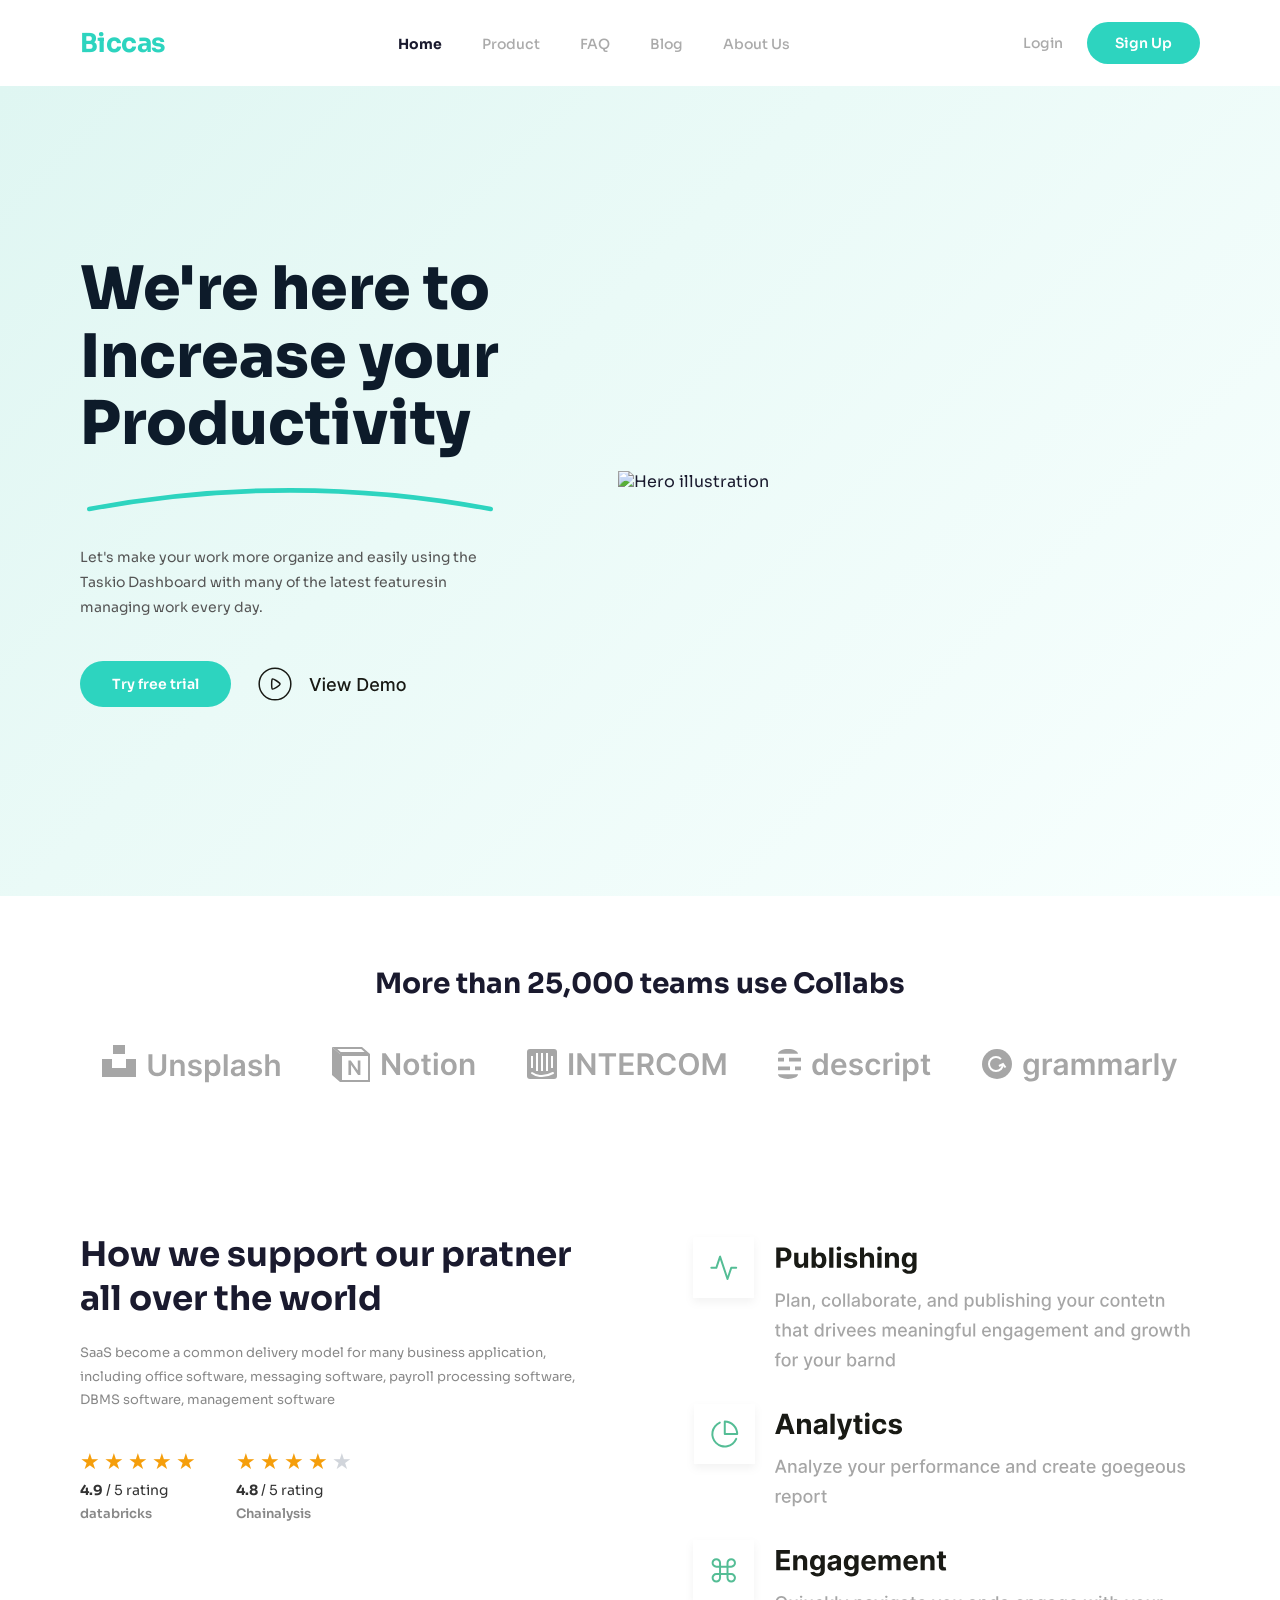
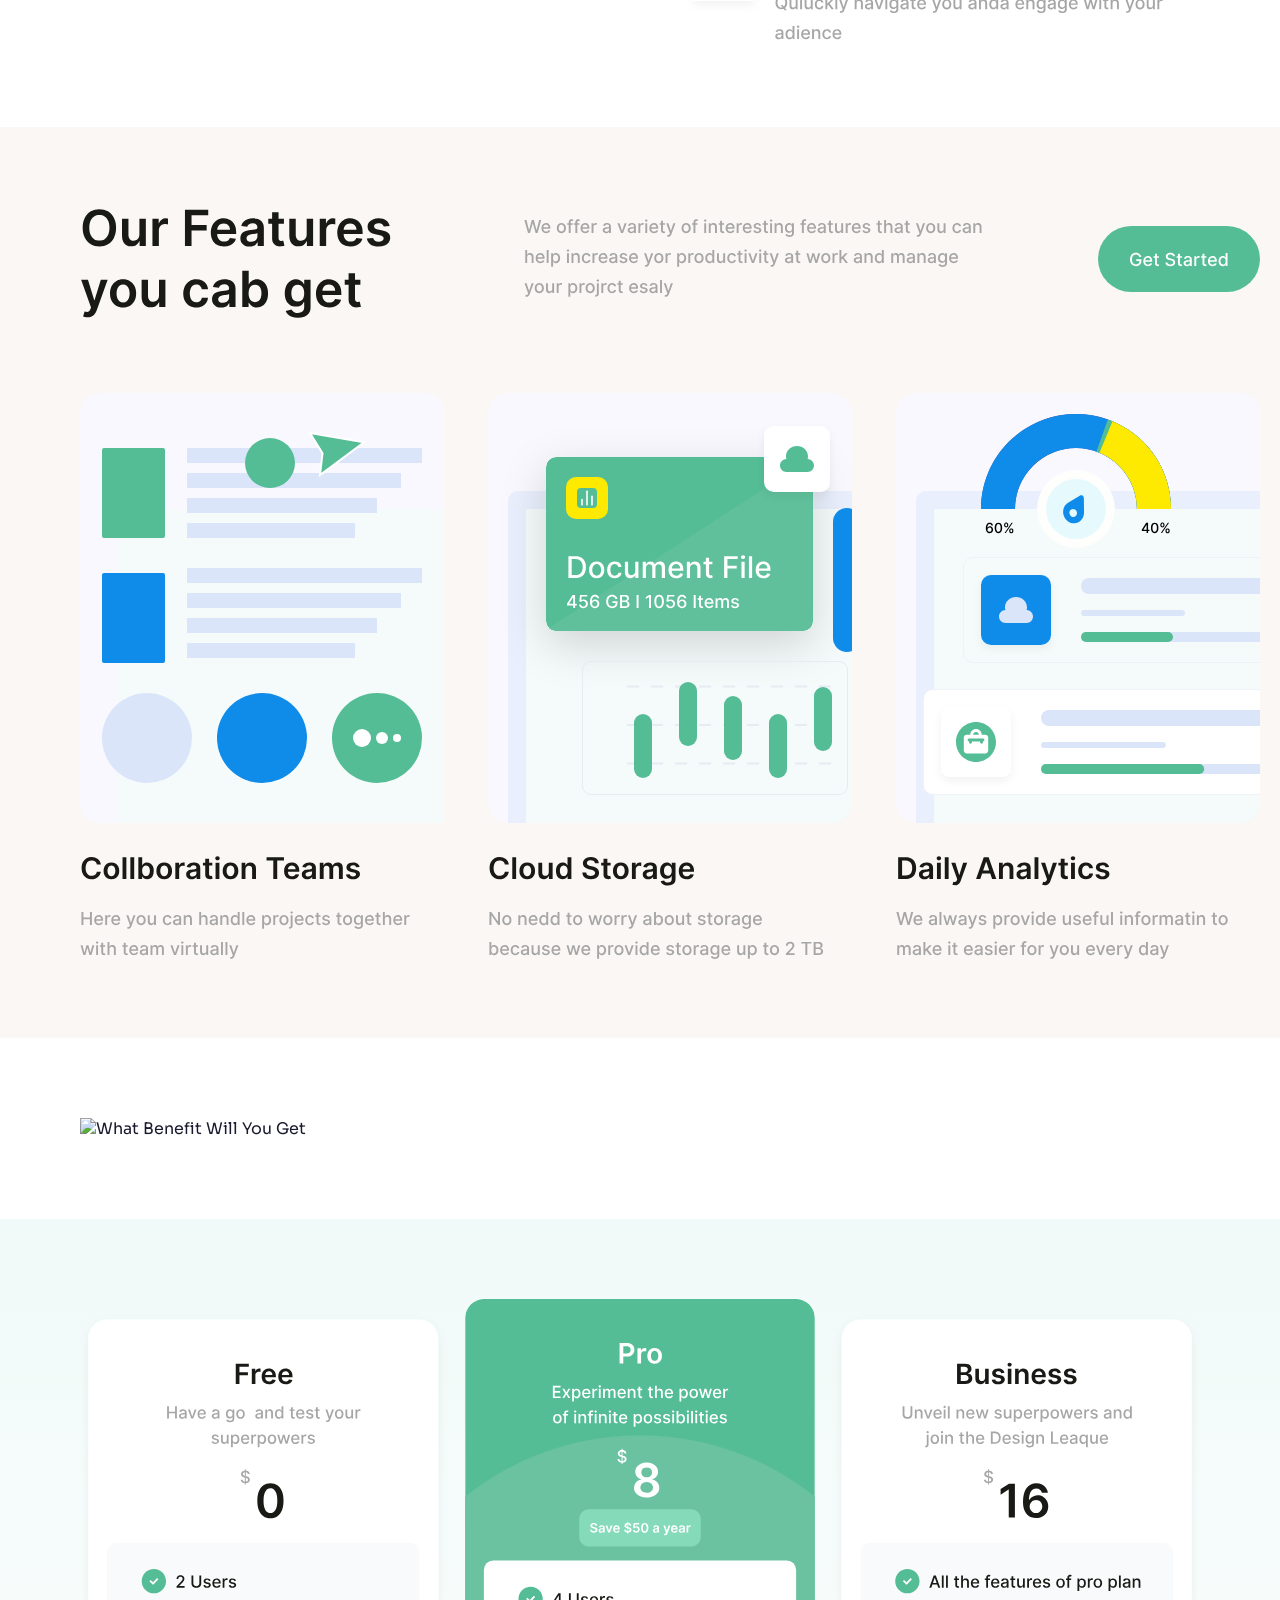
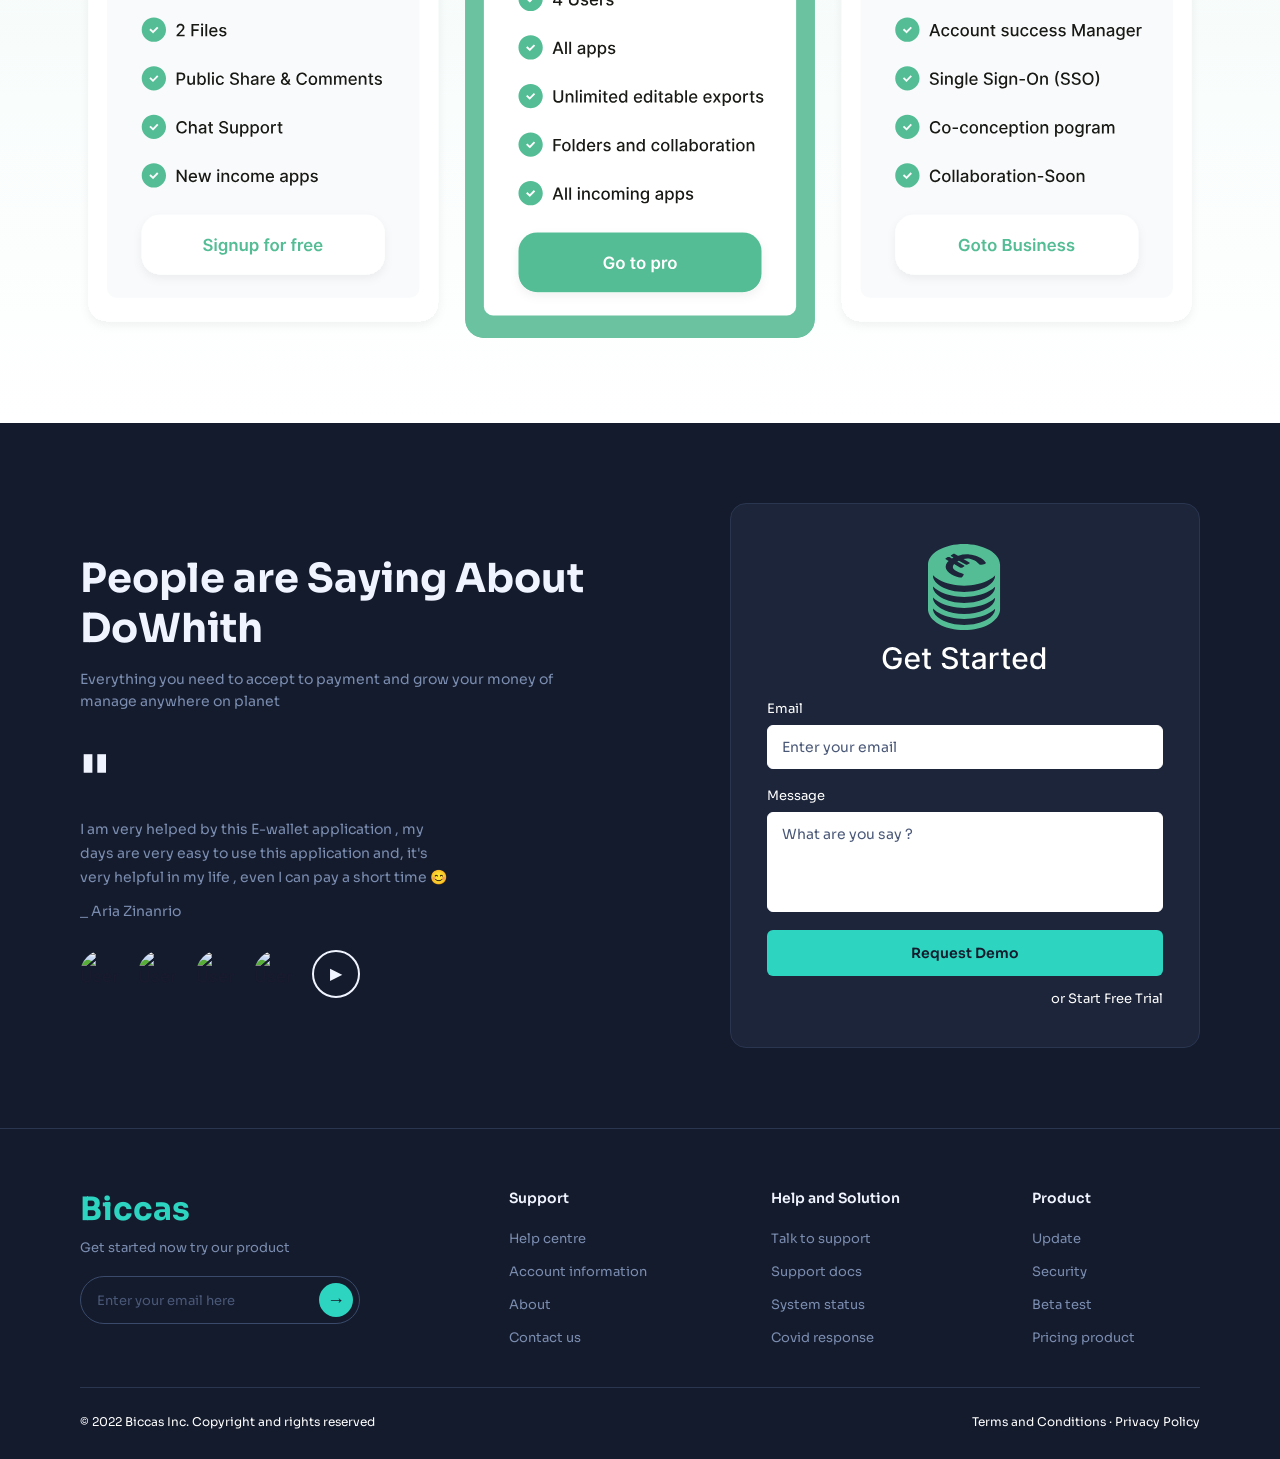
==== src/Assignment1/index.html @ c3745a2b "Save original state before fixes Co-Authored-By: Claude Sonnet 4.6 <noreply@anthropic.com>" ====
<!DOCTYPE html>
<html lang="en">
<head>
    <meta charset="UTF-8">
    <meta name="viewport" content="width=device-width, initial-scale=1.0">
    <title>Biccas</title>
    <link rel="stylesheet" href="style.css">
    <link rel="preconnect" href="https://fonts.googleapis.com">
    <link rel="preconnect" href="https://fonts.gstatic.com" crossorigin>
    <link href="https://fonts.googleapis.com/css2?family=Sora:wght@400;600;700&display=swap" rel="stylesheet">
</head>

<body>

<nav class="navbar">
    <span class="navLogo">Biccas</span>
    <ul class="navLinks">
        <li><a href="#" class="navActive">Home</a></li>
        <li><a href="#">Product</a></li>
        <li><a href="#">FAQ</a></li>
        <li><a href="#">Blog</a></li>
        <li><a href="#">About Us</a></li>
    </ul>
    <div class="navActions">
        <a href="#" class="navLogin">Login</a>
        <button class="navSignUp">Sign Up</button>
    </div>
</nav>

<div class="heroSection">

    <div class="heroLeft">
        <h1>We're here to<br>Increase your<br>Productivity</h1>
        <svg class="heroUnderline" width="420" height="40" viewBox="0 0 450 40" fill="none" xmlns="http://www.w3.org/2000/svg">
            <path d="M10 35 Q225 -5 440 35" stroke="#2dd4bf" stroke-width="5" stroke-linecap="round" fill="none"/>
        </svg>
        <p class="heroDesc">Let's make your work more organize and easily using the Taskio Dashboard with many of the latest featuresin managing work every day.</p>
        <div class="heroButtons">
            <button class="heroTrialBtn">Try free trial</button>
            <button class="heroDemoBtn">
                <img src="viewDemoButton.svg" alt="View Demo">
            </button>
        </div>
    </div>

    <div class="heroRight">
        <img src="heroPicture.svg" alt="Hero illustration" class="heroIllustration">
    </div>
</div>

<div class="brandsSection">

    <h2>More than 25,000 teams use Collabs</h2>

    <div class="brandLogos">
        <img src="Logo.svg" alt="Brand logos" class="brandLogosImg">
    </div>

</div>

<div class="supportSection">

    <div class="supportLeft">
        <h2>How we support our pratner all over the world</h2>
        <p class="supportDesc">SaaS become a common delivery model for many business application, including office software, messaging software, payroll processing software, DBMS software, management software</p>

        <div class="ratingsRow">
            <div class="ratingBlock">
                <div class="stars">
                    <span>&#9733;</span>
                    <span>&#9733;</span>
                    <span>&#9733;</span>
                    <span>&#9733;</span>
                    <span>&#9733;</span>
                </div>
                <p class="ratingScore"><strong>4.9</strong> / 5 rating</p>
                <p class="ratingCompany">databricks</p>
            </div>
            <div class="ratingBlock">
                <div class="stars">
                    <span>&#9733;</span>
                    <span>&#9733;</span>
                    <span>&#9733;</span>
                    <span>&#9733;</span>
                    <span class="starGray">&#9733;</span>
                </div>
                <p class="ratingScore"><strong>4.8</strong> / 5 rating</p>
                <p class="ratingCompany">Chainalysis</p>
            </div>
        </div>
    </div>

    <div class="supportRight">

        <img src="PAE.svg" alt="Publishing, Analytics and Engagement" class="paeImg">

    </div>

</div>

<div class="featuresSection">
    <img src="ccd.svg" alt="Our Features" class="ccdImg">
</div>

<!-- BENEFITS SECTION -->
<div class="benefitsSection">
    <img src="benefit.svg" alt="What Benefit Will You Get" class="benefitImg">
</div>

<!-- PRICING SECTION -->
<div class="pricingSection">
    <img src="PrcingplanPage.svg" alt="Choose Plan That's Right For You" class="pricingPlanImg">
</div>

<!-- LAST PAGE: TESTIMONIAL + FOOTER -->

<!-- lastpage 1 (top-left) + lastpage2 (top-right) -->
<div class="socialSection">

    <div class="leftSide">
        <h2>People are Saying About DoWhith</h2>
        <p class="subText">Everything you need to accept to payment and grow your money of manage anywhere on planet</p>

        <div class="quoteBlock">
            <span class="quoteMark">"</span>
            <p class="quoteText">I am very helped by this E-wallet application , my days are very easy to use this application and, it's very helpful in my life , even I can pay a short time 😊</p>
            <p class="quoteAuthor">_ Aria Zinanrio</p>
        </div>

        <div class="avatarRow">
            <img src="https://i.pravatar.cc/48?img=11" alt="User 1" class="avatar">
            <img src="https://i.pravatar.cc/48?img=22" alt="User 2" class="avatar">
            <img src="https://i.pravatar.cc/48?img=33" alt="User 3" class="avatar">
            <img src="https://i.pravatar.cc/48?img=44" alt="User 4" class="avatar">
            <button class="playBtn">&#9654;</button>
        </div>
    </div>

    <!-- lastpage2 (top-right): Get Started card -->
    <div class="rightSide">
        <div class="getStartedCard">
            <img src="GetStarted.svg" alt="Get Started" class="getStartedSvg">

            <label>Email</label>
            <input type="email" placeholder="Enter your email">

            <label>Message</label>
            <textarea placeholder="What are you say ?"></textarea>

            <button class="demoBtn">Request Demo</button>
            <p class="trialText">or <a href="#">Start Free Trial</a></p>
        </div>
    </div>

</div>

<!-- FOOTER -->
<footer class="footer">

    <!-- lastpage3 (middle-left) + lastpage4 (middle-right) -->
    <div class="footerTop">

        <!-- lastpage3: brand + newsletter -->
        <div class="brandCol">
            <span class="brandName">Biccas</span>
            <p>Get started now try our product</p>
            <div class="newsletterBox">
                <input type="email" placeholder="Enter your email here">
                <button>&#8594;</button>
            </div>
        </div>

        <!-- lastpage4: nav columns -->
        <div class="footerNav">
            <h4>Support</h4>
            <ul>
                <li><a href="#">Help centre</a></li>
                <li><a href="#">Account information</a></li>
                <li><a href="#">About</a></li>
                <li><a href="#">Contact us</a></li>
            </ul>
        </div>

        <div class="footerNav">
            <h4>Help and Solution</h4>
            <ul>
                <li><a href="#">Talk to support</a></li>
                <li><a href="#">Support docs</a></li>
                <li><a href="#">System status</a></li>
                <li><a href="#">Covid response</a></li>
            </ul>
        </div>

        <div class="footerNav">
            <h4>Product</h4>
            <ul>
                <li><a href="#">Update</a></li>
                <li><a href="#">Security</a></li>
                <li><a href="#">Beta test</a></li>
                <li><a href="#">Pricing product</a></li>
            </ul>
        </div>

    </div>

    <!-- lastpage5 (bottom-left) + lastpage6 (bottom-right) -->
    <div class="footerBottom">
        <p>&#169; 2022 Biccas Inc. Copyright and rights reserved</p>
        <div class="legalLinks">
            <a href="#">Terms and Conditions</a>
            <span> &middot; </span>
            <a href="#">Privacy Policy</a>
        </div>
    </div>

</footer>

</body>
</html>
---- src/Assignment1/style.css ----
* {
    margin: 0;
    padding: 0;
    box-sizing: border-box;
}

body {
    font-family: 'Sora', sans-serif;
    background-color: #ffffff;
    color: #1a1a2e;
}

.socialSection {
    display: flex;
    justify-content: space-between;
    align-items: center;
    padding: 80px 80px;
    background-color: #0f1421;
}

.leftSide h2 {
    color: #f0f4ff;
}

.getStartedCard {
    background-color: #1c2539;
    border: 1px solid #2a3550;
}

.getStartedCard h3 {
    color: #f0f4ff;
}

.footer {
    background-color: #0f1421;
    border-top: 1px solid #2a3550;
}

.socialSection {
    display: flex;
    justify-content: space-between;
    align-items: center;
    padding: 80px 80px;
    background-color: #141b2d;
}

.leftSide {
    width: 45%;
}

.leftSide h2 {
    font-size: 40px;
    font-weight: 700;
    line-height: 1.25;
    margin-bottom: 14px;
}

.subText {
    font-size: 14px;
    color: #7b8db0;
    margin-bottom: 36px;
    line-height: 1.6;
}

.quoteBlock {
    margin-bottom: 30px;
}

.quoteMark {
    font-size: 60px;
    font-weight: 700;
    color: #f0f4ff;
    display: block;
    line-height: 1;
    margin-bottom: 10px;
}

.quoteText {
    font-size: 14px;
    color: #7b8db0;
    line-height: 1.7;
    margin-bottom: 12px;
    max-width: 380px;
}

.quoteAuthor {
    font-size: 14px;
    color: #7b8db0;
}

.avatarRow {
    display: flex;
    align-items: center;
    gap: 10px;
    margin-top: 24px;
}

.avatar {
    width: 48px;
    height: 48px;
    border-radius: 50%;
    object-fit: cover;
}

.playBtn {
    width: 48px;
    height: 48px;
    border-radius: 50%;
    border: 2px solid #f0f4ff;
    background: transparent;
    color: #f0f4ff;
    font-size: 16px;
    cursor: pointer;
}

.playBtn:hover {
    background-color: #2dd4bf;
    border-color: #2dd4bf;
    color: #141b2d;
}

.rightSide {
    width: 42%;
}

.getStartedCard {
    background-color: #1c2539;
    border: 1px solid #2a3550;
    border-radius: 16px;
    padding: 40px 36px;
    display: flex;
    flex-direction: column;
}

.getStartedSvg {
    display: block;
    width: 168px;
    height: auto;
    margin: 0 auto 24px auto;
}

.coinIcon {
    font-size: 48px;
    color: #2dd4bf;
    text-align: center;
    margin-bottom: 10px;
}

.getStartedCard h3 {
    font-size: 22px;
    font-weight: 700;
    text-align: center;
    margin-bottom: 24px;
}

.getStartedCard label {
    font-size: 13px;
    color: #ffffff;
    margin-bottom: 8px;
    display: block;
}

.getStartedCard input,
.getStartedCard textarea {
    width: 100%;
    background-color: #ffffff;
    border: 1.5px solid #ffffff;
    border-radius: 6px;
    color: #1a1a2e;
    font-family: 'Sora', sans-serif;
    font-size: 14px;
    padding: 12px 14px;
    margin-bottom: 18px;
    outline: none;
}

.getStartedCard input::placeholder,
.getStartedCard textarea::placeholder {
    color: #4a5878;
}

.getStartedCard input:focus,
.getStartedCard textarea:focus {
    border-color: #2dd4bf;
}

.getStartedCard textarea {
    height: 100px;
    resize: none;
}

.demoBtn {
    width: 100%;
    padding: 14px;
    background-color: #2dd4bf;
    border: none;
    border-radius: 6px;
    color: #141b2d;
    font-family: 'Sora', sans-serif;
    font-size: 14px;
    font-weight: 600;
    cursor: pointer;
    margin-bottom: 14px;
}

.demoBtn:hover {
    background-color: #1faa97;
}

.trialText {
    text-align: right;
    font-size: 13px;
    color: #ffffff;
}

.trialText a {
    color: #ffffff;
    text-decoration: none;
}

.trialText a:hover {
    color: #2dd4bf;
}

.footer {
    background-color: #141b2d;
    border-top: 1px solid #2a3550;
    padding: 60px 80px 30px;
}

.footerTop {
    display: flex;
    justify-content: space-between;
    padding-bottom: 40px;
    border-bottom: 1px solid #2a3550;
}

.brandCol {
    width: 30%;
}

.brandName {
    display: block;
    font-size: 32px;
    font-weight: 700;
    color: #2dd4bf;
    margin-bottom: 10px;
}

.brandCol p {
    font-size: 13px;
    color: #7b8db0;
    margin-bottom: 20px;
}

.newsletterBox {
    display: flex;
    align-items: center;
    border: 1.5px solid #3a4a6b;
    border-radius: 50px;
    padding: 6px 6px 6px 16px;
    width: 280px;
}

.newsletterBox input {
    flex: 1;
    background: transparent;
    border: none;
    outline: none;
    color: #f0f4ff;
    font-family: 'Sora', sans-serif;
    font-size: 13px;
}

.newsletterBox input::placeholder {
    color: #4a5878;
}

.newsletterBox button {
    width: 34px;
    height: 34px;
    border-radius: 50%;
    background-color: #2dd4bf;
    border: none;
    color: #141b2d;
    font-size: 18px;
    font-weight: bold;
    cursor: pointer;
}

.newsletterBox button:hover {
    background-color: #1faa97;
}

.footerNav {
    width: 15%;
}

.footerNav h4 {
    font-size: 14px;
    font-weight: 600;
    color: #f0f4ff;
    margin-bottom: 20px;
}

.footerNav ul {
    list-style: none;
    display: flex;
    flex-direction: column;
    gap: 12px;
}

.footerNav ul li a {
    font-size: 13px;
    color: #7b8db0;
    text-decoration: none;
}

.footerNav ul li a:hover {
    color: #2dd4bf;
}

.footerBottom {
    display: flex;
    justify-content: space-between;
    align-items: center;
    padding-top: 26px;
}

.footerBottom p {
    font-size: 12px;
    color: #ffffff;
}

.legalLinks {
    font-size: 12px;
    color: #ffffff;
}

.legalLinks a {
    color: #ffffff;
    text-decoration: none;
}

.legalLinks a:hover {
    color: #2dd4bf;
}


/* ============================================================
   BENEFITS SECTION
   ============================================================ */

.benefitsSection {
    display: flex;
    justify-content: space-between;
    align-items: center;
    padding: 80px 80px;
    background-color: #ffffff;
}

.benefitImg {
    max-width: 100%;
    height: auto;
}

.benefitsLeft {
    width: 40%;
}

.benefitsLeft h2 {
    font-size: 36px;
    font-weight: 700;
    color: #1a1a2e;
    line-height: 1.3;
    margin-bottom: 36px;
}

.benefitsList {
    list-style: none;
    display: flex;
    flex-direction: column;
    gap: 18px;
}

.benefitsList li {
    display: flex;
    align-items: center;
    gap: 12px;
    font-size: 15px;
    color: #333;
}

.checkIcon {
    display: inline-flex;
    align-items: center;
    justify-content: center;
    width: 24px;
    height: 24px;
    border-radius: 50%;
    background-color: #2dd4bf;
    color: white;
    font-size: 12px;
    flex-shrink: 0;
}

.benefitsRight {
    width: 52%;
    position: relative;
}

.profileCard {
    display: flex;
    align-items: center;
    gap: 12px;
    background: white;
    border-radius: 12px;
    padding: 12px 16px;
    box-shadow: 0 4px 20px rgba(0,0,0,0.1);
    position: absolute;
    top: -20px;
    left: 10px;
    z-index: 10;
    width: 260px;
}

.profileAvatar {
    width: 40px;
    height: 40px;
    border-radius: 50%;
    object-fit: cover;
}

.profileInfo {
    display: flex;
    flex-direction: column;
}

.profileName {
    font-size: 13px;
    font-weight: 600;
    color: #1a1a2e;
}

.profileRole {
    font-size: 11px;
    color: #888;
}

.profileIcon {
    margin-left: auto;
    font-size: 18px;
    color: #2dd4bf;
}

.laptopImage {
    position: relative;
    margin-top: 30px;
}

.laptopImage img {
    width: 100%;
    border-radius: 12px;
    display: block;
}

.incomeCard {
    position: absolute;
    top: 16px;
    right: -10px;
    background: white;
    border-radius: 10px;
    padding: 10px 14px;
    box-shadow: 0 4px 16px rgba(0,0,0,0.12);
    display: flex;
    flex-direction: column;
}

.incomeLabel {
    font-size: 10px;
    color: #888;
}

.incomeAmount {
    font-size: 16px;
    font-weight: 700;
    color: #1a1a2e;
}

.transferBadge {
    display: inline-flex;
    align-items: center;
    gap: 10px;
    background: white;
    border-radius: 10px;
    padding: 12px 20px;
    box-shadow: 0 4px 16px rgba(0,0,0,0.1);
    font-size: 14px;
    color: #1a1a2e;
    font-weight: 500;
    margin-top: 16px;
    width: fit-content;
}

.pricingSection {
    background: linear-gradient(180deg, #f0faf8 0%, #ffffff 100%);
    padding: 80px 80px;
    text-align: center;
}

.pricingPlanImg {
    max-width: 100%;
    height: auto;
}

.pricingSection h2 {
    font-size: 40px;
    font-weight: 700;
    color: #1a1a2e;
    line-height: 1.25;
    margin-bottom: 14px;
}

.pricingSubText {
    font-size: 14px;
    color: #888;
    margin-bottom: 32px;
}

.billingToggle {
    display: inline-flex;
    border: 1.5px solid #2dd4bf;
    border-radius: 8px;
    overflow: hidden;
    margin-bottom: 50px;
}

.toggleBtn {
    padding: 10px 28px;
    border: none;
    background: transparent;
    font-family: 'Sora', sans-serif;
    font-size: 14px;

    color: #555;
    cursor: pointer;
}

.toggleBtn.active {
    background-color: #2dd4bf;
    color: white;
    font-weight: 600;
}

.pricingCards {
    display: flex;
    justify-content: center;
    align-items: stretch;
    gap: 24px;
}

.pricingCard {
    background: white;
    border-radius: 16px;
    padding: 36px 28px;
    width: 260px;
    text-align: left;
    box-shadow: 0 4px 24px rgba(0,0,0,0.07);
    border: 1px solid #54bd95;
    display: flex;
    flex-direction: column;
}

.proCard {
    background: linear-gradient(160deg, #54bd95 0%, #54bd95 100%);
    border: none;
    color: white;
    transform: scale(1.04);
}

.pricingCard h3 {
    font-size: 20px;
    font-weight: 700;
    color: #54bd95;
    margin-bottom: 8px;
}

.proCard h3 {
    color: white;
}

.planDesc {
    font-size: 12px;
    color: #54bd95;
    margin-bottom: 20px;
    line-height: 1.5;
    text-align: center;
}

.proCard .planDesc {
    color: rgba(255,255,255,0.8);
}

.planPrice {
    display: flex;
    align-items: flex-start;
    margin-bottom: 16px;
}

.planPrice sup {
    font-size: 14px;
    color: #54bd95;
    margin-top: 8px;
    margin-right: 2px;
}

.proCard .planPrice sup {
    color: white;
}

.planPrice span {
    font-size: 64px;
    font-weight: 700;
    color: #54bd95;
    line-height: 1;
}

.proCard .planPrice span {
    color: white;
}

.saveBadge {
    background: rgba(255,255,255,0.25);
    color: white;
    font-size: 11px;
    font-weight: 600;
    padding: 5px 14px;
    border-radius: 20px;
    display: inline-block;
    margin-bottom: 20px;
}

.planFeatures {
    list-style: none;
    display: flex;
    flex-direction: column;
    gap: 13px;
    margin-bottom: 30px;
    flex: 1;
}

.planFeatures li {
    display: flex;
    align-items: center;
    gap: 10px;
    font-size: 13px;
    color: #333;
}

.proCard .planFeatures li {
    color: white;
}

.checkIconWhite {
    display: inline-flex;
    align-items: center;
    justify-content: center;
    width: 22px;
    height: 22px;
    border-radius: 50%;
    background-color: rgba(255,255,255,0.3);
    color: white;
    font-size: 11px;
    flex-shrink: 0;
}

.planBtn {
    width: 100%;
    padding: 13px;
    border-radius: 8px;
    font-family: 'Sora', sans-serif;
    font-size: 14px;
    font-weight: 600;
    cursor: pointer;
    margin-top: auto;
}

.outlineBtn {
    background: transparent;
    border: 1.5px solid #2dd4bf;
    color: #2dd4bf;
}

.outlineBtn:hover {
    background-color: #2dd4bf;
    color: white;
}

.solidBtn {
    background-color: #1a4a44;
    border: none;
    color: white;
}

.solidBtn:hover {
    background-color: #0d3530;
}

.featuresSection {
    background-color: #faf7f4;
    padding: 70px 80px;
}

.featuresHeader {
    display: flex;
    align-items: center;
    justify-content: space-between;
    margin-bottom: 50px;
    gap: 30px;
}

.featuresHeader h2 {
    font-size: 36px;
    font-weight: 700;
    color: #1a1a2e;
    line-height: 1.3;
    width: 260px;
    flex-shrink: 0;
}

.featuresDesc {
    font-size: 14px;
    color: #888;
    line-height: 1.7;
    flex: 1;
}

.featuresBtn {
    background-color: #2dd4bf;
    color: white;
    border: none;
    border-radius: 50px;
    padding: 14px 30px;
    font-family: 'Sora', sans-serif;
    font-size: 14px;
    font-weight: 600;
    cursor: pointer;
    flex-shrink: 0;
}

.featuresBtn:hover {
    background-color: #1faa97;
}

.featureCards {
    display: flex;
    gap: 24px;
}

.featureCard {
    flex: 1;
    background: white;
    border-radius: 16px;
    padding: 24px;
    box-shadow: 0 2px 16px rgba(0,0,0,0.05);
}

.featureCard h4 {
    font-size: 18px;
    font-weight: 700;
    color: #1a1a2e;
    margin-bottom: 8px;
}

.featureCard p {
    font-size: 13px;
    color: #888;
    line-height: 1.6;
}

.featureIllustration {
    background: #f0f4ff;
    border-radius: 12px;
    height: 220px;
    margin-bottom: 20px;
    overflow: hidden;
    position: relative;
    padding: 20px;
}

.collab {
    display: flex;
    flex-direction: column;
    gap: 16px;
    justify-content: center;
}

.collabRow {
    display: flex;
    align-items: center;
    gap: 10px;
}

.collabRow.bottom {
    margin-top: 6px;
}

.cBlock {
    border-radius: 4px;
    flex-shrink: 0;
}

.cBlock.green {
    width: 22px;
    background-color: #2dd4bf;
}

.cBlock.green.tall {
    height: 52px;
}

.cBlock.blue {
    width: 22px;
    height: 40px;
    background-color: #3b82f6;
}

.cLines {
    display: flex;
    flex-direction: column;
    gap: 6px;
    flex: 1;
}

.cLine {
    height: 8px;
    background-color: #d1d9f0;
    border-radius: 4px;
    width: 100%;
}

.cLine.short {
    width: 60%;
}

.cCircle {
    width: 36px;
    height: 36px;
    border-radius: 50%;
    flex-shrink: 0;
    display: flex;
    align-items: center;
    justify-content: center;
}

.cCircle.teal {
    background-color: #2dd4bf;
}

.cCircle.light {
    background-color: #d1d9f0;
    width: 42px;
    height: 42px;
}

.cCircle.blue {
    background-color: #3b82f6;
}

.cCircle.big {
    width: 52px;
    height: 52px;
}

.cCircle.dots {
    background-color: #2dd4bf;
    color: white;
    font-size: 18px;
    font-weight: bold;
    width: 52px;
    height: 52px;
}

.cArrow {
    color: #2dd4bf;
    font-size: 18px;
    flex-shrink: 0;
}

.storage {
    background: #eef5ff;
    display: flex;
    flex-direction: column;
    justify-content: space-between;
    padding: 16px;
}

.docCard {
    background: linear-gradient(135deg, #3ddbc9, #2aab9a);
    border-radius: 12px;
    padding: 16px 18px;
    color: white;
    position: relative;
}

.docCardHeader {
    display: flex;
    justify-content: space-between;
    align-items: center;
    margin-bottom: 14px;
}

.docAppIcon {
    width: 34px;
    height: 34px;
    background: #f59e0b;
    border-radius: 8px;
    display: flex;
    align-items: center;
    justify-content: center;
    font-size: 16px;
    color: white;
}

.docCloudIcon {
    font-size: 22px;
    color: rgba(255,255,255,0.8);
}

.docTitle {
    font-size: 16px;
    font-weight: 700;
    color: white;
    margin-bottom: 4px;
}

.docSize {
    font-size: 12px;
    color: rgba(255,255,255,0.8);
}

.storageBarChart {
    display: flex;
    align-items: flex-end;
    gap: 8px;
    padding: 8px 4px 0;
}

.sBar {
    flex: 1;
    background-color: #2dd4bf;
    border-radius: 4px 4px 0 0;
    opacity: 0.7;
}


.analytics {
    background: #f0f4ff;
    display: flex;
    flex-direction: column;
    gap: 12px;
    justify-content: center;
}

.gaugeWrapper {
    display: flex;
    flex-direction: column;
    align-items: center;
}

.gaugeChart {
    width: 100px;
    height: 50px;
    border-radius: 100px 100px 0 0;
    background: conic-gradient(#3b82f6 0% 60%, #f59e0b 60% 100%);
    position: relative;
    overflow: hidden;
    margin-bottom: 6px;
}

.gaugeInner {
    position: absolute;
    bottom: 0;
    left: 50%;
    transform: translateX(-50%);
    width: 60px;
    height: 30px;
    background: #f0f4ff;
    border-radius: 100px 100px 0 0;
}

.gaugeDrop {
    position: absolute;
    bottom: 4px;
    left: 50%;
    transform: translateX(-50%);
    font-size: 14px;
}

.gaugeLabels {
    display: flex;
    justify-content: space-between;
    width: 110px;
    font-size: 11px;
    color: #555;
    font-weight: 600;
}

.analyticsProfile,
.analyticsRow {
    display: flex;
    align-items: center;
    gap: 10px;
    background: white;
    border-radius: 10px;
    padding: 8px 12px;
}

.apAvatar {
    width: 32px;
    height: 32px;
    background-color: #3b82f6;
    border-radius: 8px;
    display: flex;
    align-items: center;
    justify-content: center;
    font-size: 16px;
    flex-shrink: 0;
}

.arIcon {
    width: 32px;
    height: 32px;
    background-color: #e8f4f1;
    border-radius: 8px;
    display: flex;
    align-items: center;
    justify-content: center;
    font-size: 16px;
    flex-shrink: 0;
}

.apLines {
    display: flex;
    flex-direction: column;
    gap: 5px;
    flex: 1;
}

.apLine {
    height: 7px;
    background-color: #d1d9f0;
    border-radius: 4px;
    width: 100%;
}

.apLine.short {
    width: 55%;
}

.apLine.green {
    background-color: #2dd4bf;
}


.brandsSection {
    background-color: #ffffff;
    padding: 70px 80px;
    text-align: center;
}

.brandsSection h2 {
    font-size: 28px;
    font-weight: 700;
    color: #1a1a2e;
    margin-bottom: 44px;
}

.brandLogos {
    display: flex;
    justify-content: center;
    align-items: center;
    gap: 60px;
    flex-wrap: wrap;
}

.brandLogosImg {
    max-width: 100%;
    height: auto;
}

.brandIcon {
    font-size: 20px;
    color: #aab0c0;
}

.supportSection {
    display: flex;
    justify-content: space-between;
    align-items: flex-start;
    padding: 80px 80px;
    background-color: #ffffff;
    gap: 60px;
}

.supportLeft {
    width: 46%;
}

.supportLeft h2 {
    font-size: 34px;
    font-weight: 700;
    color: #1a1a2e;
    line-height: 1.3;
    margin-bottom: 20px;
}

.supportDesc {
    font-size: 13px;
    color: #888;
    line-height: 1.8;
    margin-bottom: 36px;
}

.ratingsRow {
    display: flex;
    gap: 40px;
}

.ratingBlock {
    display: flex;
    flex-direction: column;
    gap: 6px;
}

.stars {
    display: flex;
    gap: 4px;
    font-size: 22px;
    color: #f59e0b;
}

.starGray {
    color: #d1d5db;
}

.ratingScore {
    font-size: 14px;
    color: #333;
}

.ratingScore strong {
    font-weight: 700;
}

.ratingCompany {
    font-size: 13px;
    color: #888;
    font-weight: 600;
}

.supportRight {
    width: 46%;
    display: flex;
    flex-direction: column;
    gap: 0;
}

.paeImg {
    max-width: 100%;
    height: auto;
}

.supportDivider {
    height: 1px;
    background-color: #f0f0f0;
    width: 100%;
}

.supportIconBox {
    width: 44px;
    height: 44px;
    background-color: #f0faf8;
    border-radius: 10px;
    display: flex;
    align-items: center;
    justify-content: center;
    font-size: 20px;
    color: #2dd4bf;
    flex-shrink: 0;
}

.supportItemText h4 {
    font-size: 16px;
    font-weight: 700;
    color: #1a1a2e;
    margin-bottom: 6px;
}

.supportItemText p {
    font-size: 13px;
    color: #888;
    line-height: 1.6;
}

.navbar {
    display: flex;
    align-items: center;
    justify-content: space-between;
    padding: 22px 80px;
    background-color: #ffffff;
}

.navLogo {
    font-size: 26px;
    font-weight: 700;
    color: #2dd4bf;
    letter-spacing: -0.02em;
}

.navLinks {
    display: flex;
    list-style: none;
    gap: 40px;
}

.navLinks li a {
    font-size: 14px;
    color: #aaa;
    text-decoration: none;
    font-weight: 500;
    transition: color 0.2s;
}

.navLinks li a:hover {
    color: #1a1a2e;
}

.navActive {
    color: #1a1a2e !important;
    font-weight: 700 !important;
}

.navActions {
    display: flex;
    align-items: center;
    gap: 24px;
}

.navLogin {
    font-size: 14px;
    color: #aaa;
    text-decoration: none;
    font-weight: 500;
}

.navLogin:hover {
    color: #1a1a2e;
}

.navSignUp {
    background-color: #2dd4bf;
    color: white;
    border: none;
    border-radius: 50px;
    padding: 12px 28px;
    font-family: 'Sora', sans-serif;
    font-size: 14px;
    font-weight: 600;
    cursor: pointer;
}

.navSignUp:hover {
    background-color: #1faa97;
}

.heroSection {
    display: flex;
    justify-content: space-between;
    align-items: center;
    padding: 60px 80px 80px;
    background: linear-gradient(135deg, #dff6f2 0%, #eafaf7 40%, #f8fffe 100%);
    min-height: 90vh;
    overflow: hidden;
}

.heroLeft {
    width: 42%;
}

.heroLeft h1 {
    font-size: 60px;
    font-weight: 800;
    color: #0d1b2a;
    line-height: 1.12;
    margin-bottom: 18px;
}

.heroUnderline {
    display: block;
    margin-bottom: 30px;
}

.heroDesc {
    font-size: 14px;
    color: #555;
    line-height: 1.8;
    max-width: 400px;
    margin-bottom: 40px;
}

.heroButtons {
    display: flex;
    align-items: center;
    gap: 24px;
}

.heroTrialBtn {
    background-color: #2dd4bf;
    color: white;
    border: none;
    border-radius: 50px;
    padding: 14px 32px;
    font-family: 'Sora', sans-serif;
    font-size: 14px;
    font-weight: 600;
    cursor: pointer;
}

.heroTrialBtn:hover {
    background-color: #1faa97;
}

.heroDemoBtn {
    display: flex;
    align-items: center;
    gap: 12px;
    background: transparent;
    border: none;
    font-family: 'Sora', sans-serif;
    font-size: 14px;
    font-weight: 600;
    color: #1a1a2e;
    cursor: pointer;
    padding: 0;
}

.heroDemoBtn img {
    display: block;
    height: 40px;
    width: auto;
}

.demoPlayIcon {
    display: flex;
    align-items: center;
    justify-content: center;
    width: 40px;
    height: 40px;
    border-radius: 50%;
    border: 2px solid #1a1a2e;
    font-size: 12px;
    padding-left: 2px;
}

.heroRight {
    width: 52%;
    display: flex;
    align-items: center;
    justify-content: flex-end;
}

.heroIllustration {
    width: 100%;
    max-width: 690px;
    height: auto;
    display: block;
}

.heroBgBox {
    position: absolute;
    top: 40px;
    right: 0;
    width: 420px;
    height: 500px;
    background-color: #2dd4bf;
    border-radius: 24px;
    z-index: 1;
}

.heroPersonImg {
    position: absolute;
    bottom: 0;
    right: 40px;
    width: 380px;
    height: 520px;
    object-fit: cover;
    object-position: center top;
    border-radius: 12px;
    z-index: 2;
}

.floatCard {
    position: absolute;
    background: white;
    border-radius: 16px;
    box-shadow: 0 8px 30px rgba(0,0,0,0.10);
    z-index: 10;
}

.sendCard {
    top: 20px;
    left: 0;
    padding: 16px 20px;
    width: 260px;
}

.sendCardTop {
    margin-bottom: 10px;
}

.sendLabel {
    font-size: 11px;
    color: #999;
    font-weight: 500;
}

.sendCardBottom {
    display: flex;
    align-items: center;
    justify-content: space-between;
}

.sendAmount {
    font-size: 22px;
    font-weight: 700;
    color: #0d1b2a;
}

.sendBtn {
    background-color: #2dd4bf;
    color: white;
    border: none;
    border-radius: 10px;
    padding: 9px 20px;
    font-family: 'Sora', sans-serif;
    font-size: 13px;
    font-weight: 600;
    cursor: pointer;
}

.floatCheck {
    position: absolute;
    top: 48%;
    left: 30px;
    width: 46px;
    height: 46px;
    background-color: #3b5bdb;
    border-radius: 12px;
    display: flex;
    align-items: center;
    justify-content: center;
    color: white;
    font-size: 22px;
    font-weight: 700;
    z-index: 10;
    box-shadow: 0 4px 16px rgba(59,91,219,0.3);
}

.incomeCard2 {
    bottom: 30px;
    left: 10px;
    padding: 16px 20px;
    width: 210px;
}

.incomeLabel2 {
    font-size: 11px;
    color: #999;
    font-weight: 500;
    display: block;
    margin-bottom: 8px;
}

.incomeRow {
    display: flex;
    align-items: center;
    justify-content: space-between;
}

.incomeAmt {
    font-size: 22px;
    font-weight: 700;
    color: #0d1b2a;
}

.incomeBarIcon {
    color: #2dd4bf;
    font-size: 16px;
    letter-spacing: 2px;
}

.floatCreditCard {
    position: absolute;
    bottom: 20px;
    right: -10px;
    width: 180px;
    background: #1e2d45;
    border-radius: 16px;
    padding: 18px 20px;
    z-index: 11;
    box-shadow: 0 12px 36px rgba(0,0,0,0.25);
}

.creditTop {
    margin-bottom: 20px;
}

.creditCircles {
    display: flex;
}

.cc1 {
    width: 30px;
    height: 30px;
    border-radius: 50%;
    background-color: #999;
    margin-right: -10px;
    z-index: 1;
}

.cc2 {
    width: 30px;
    height: 30px;
    border-radius: 50%;
    background-color: #555;
}

.creditName {
    font-size: 11px;
    color: rgba(255,255,255,0.5);
    margin-bottom: 5px;
}

.creditNum {
    font-size: 13px;
    color: white;
    font-weight: 600;
    letter-spacing: 2px;
    margin-bottom: 6px;
}

.creditExpiry {
    font-size: 11px;
    color: rgba(255,255,255,0.5);
    text-align: right;
}

.floatYellowIcon {
    position: absolute;
    top: 30px;
    right: -16px;
    width: 46px;
    height: 46px;
    background-color: #f59e0b;
    border-radius: 12px;
    display: flex;
    align-items: center;
    justify-content: center;
    font-size: 20px;
    color: white;
    z-index: 10;
    box-shadow: 0 4px 16px rgba(245,158,11,0.3);
}

.floatOrangeIcon {
    position: absolute;
    bottom: 140px;
    right: -16px;
    width: 42px;
    height: 42px;
    background-color: #fb923c;
    border-radius: 12px;
    display: flex;
    align-items: center;
    justify-content: center;
    font-size: 18px;
    color: white;
    z-index: 10;
    box-shadow: 0 4px 16px rgba(251,146,60,0.3);
}
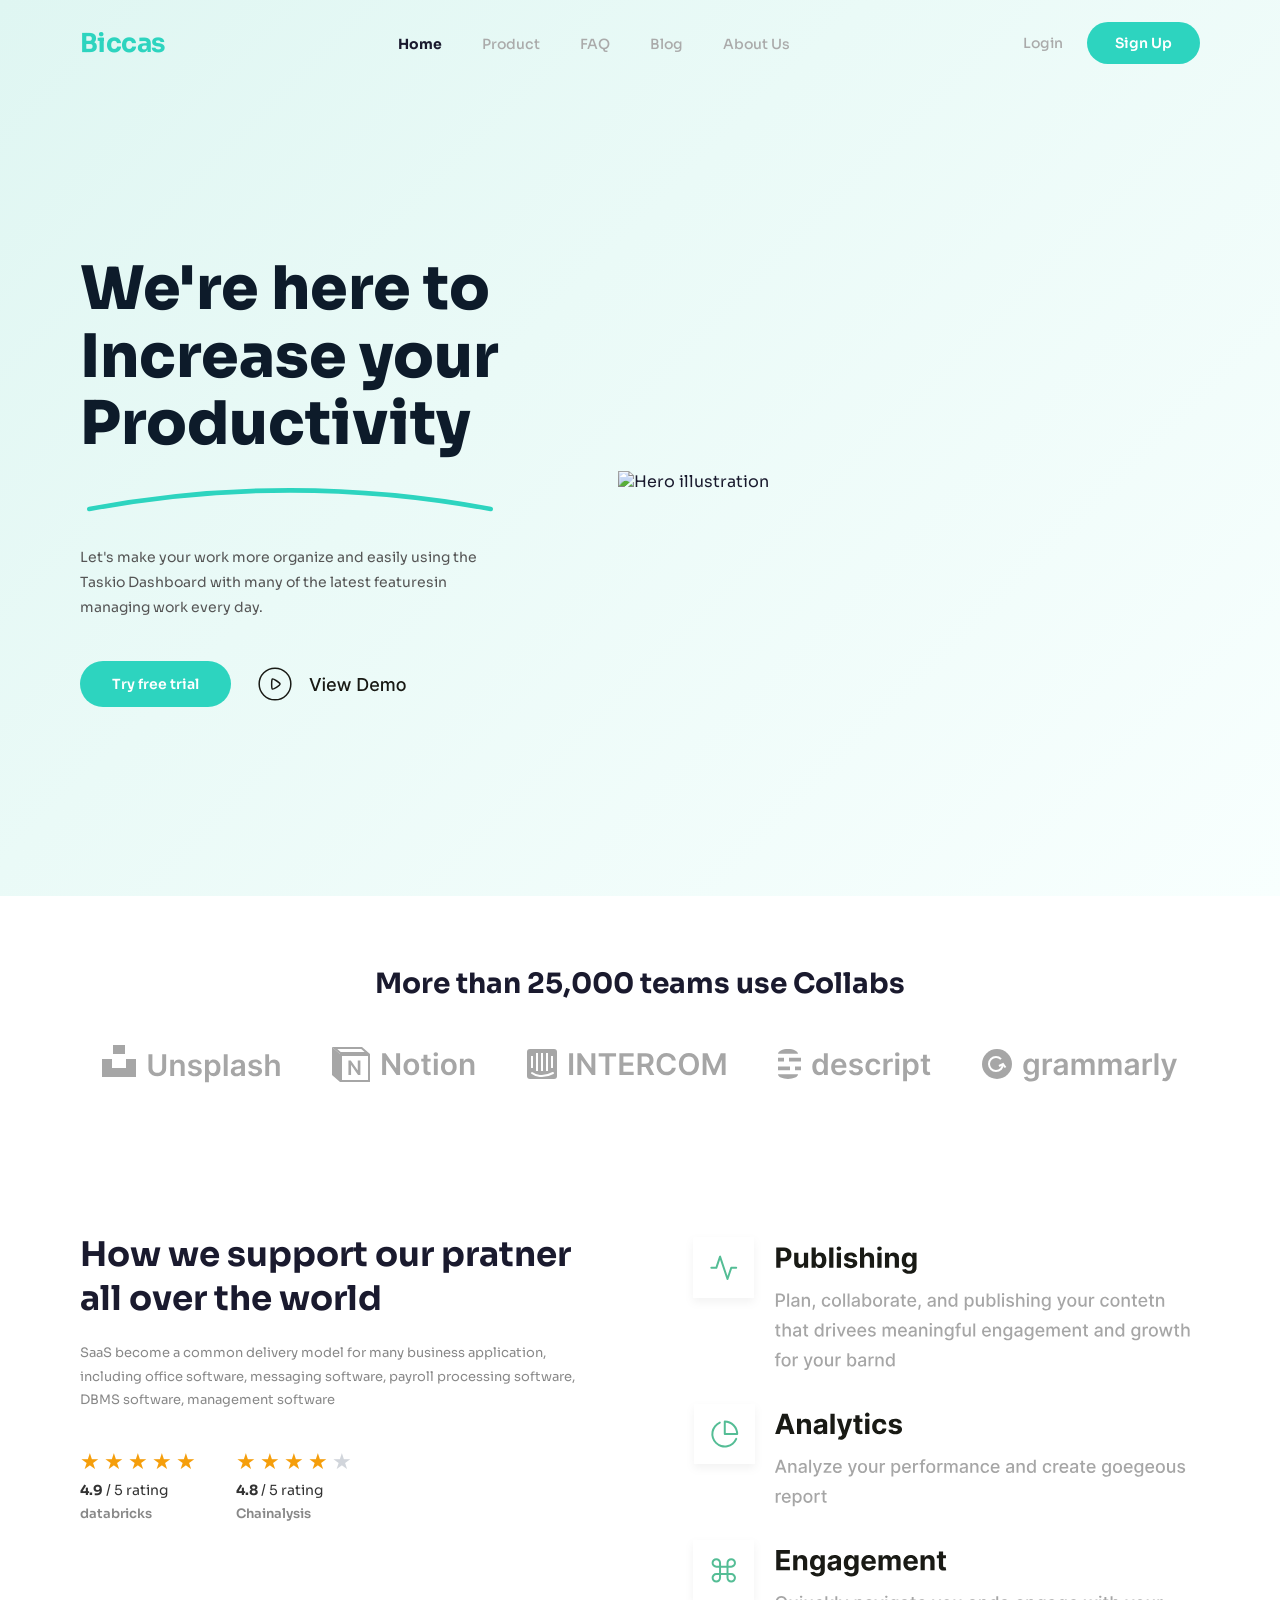
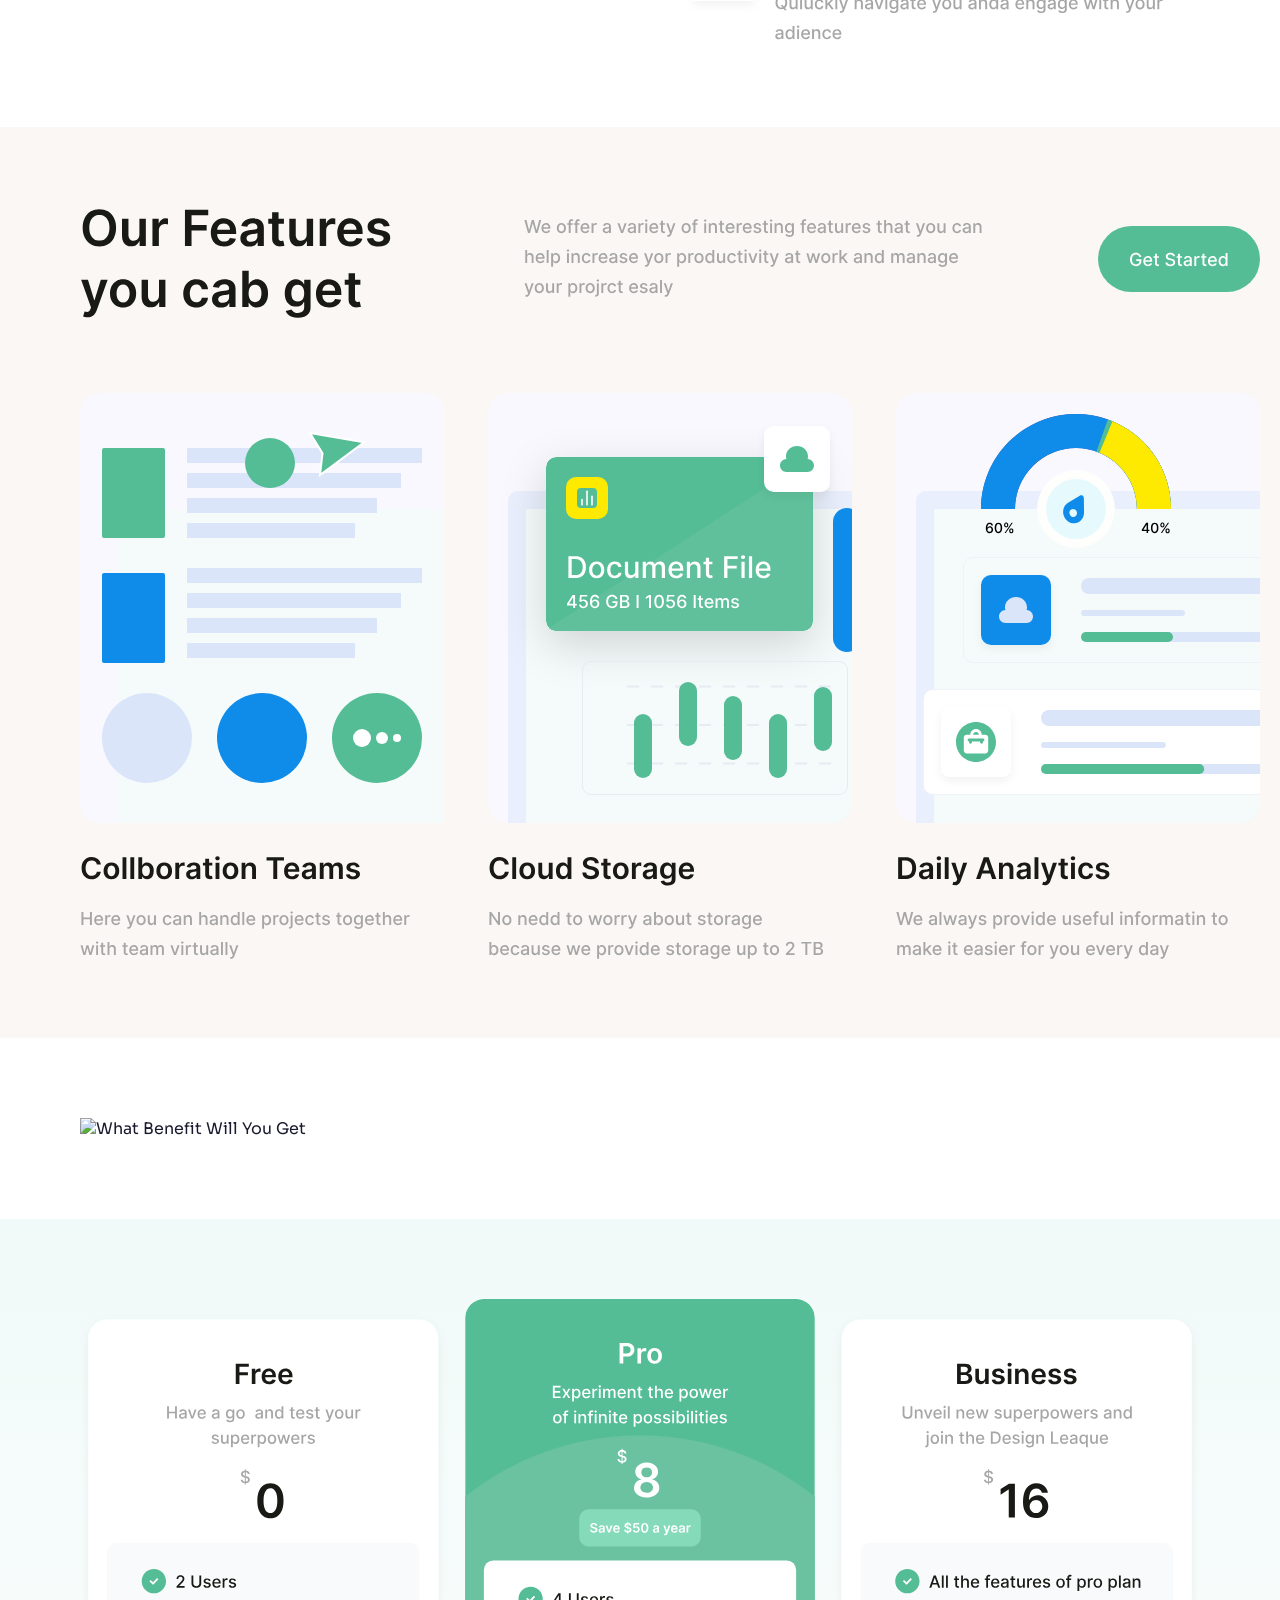
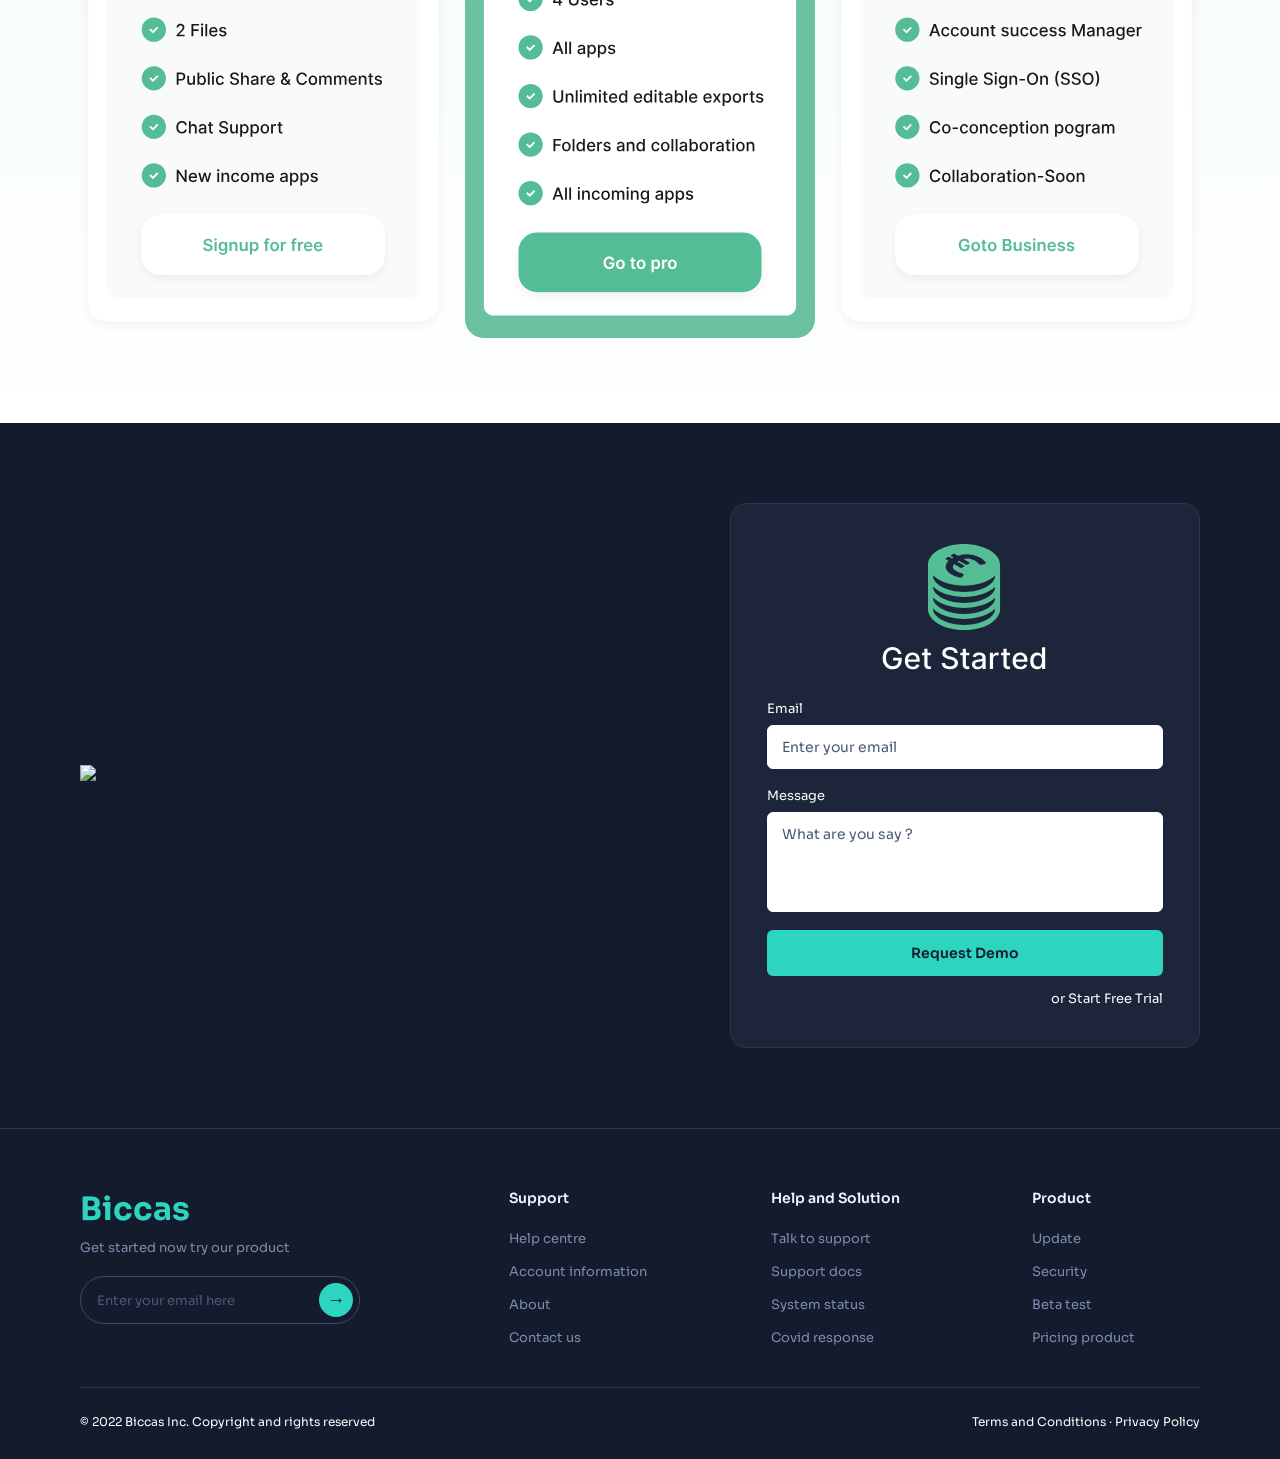
==== commit 403a8156: "Figma Design" ====
--- a/src/Assignment1/index.html
+++ b/src/Assignment1/index.html
@@ -12,6 +12,7 @@
 
 <body>
 
+<div class="heroWrapper">
 <nav class="navbar">
     <span class="navLogo">Biccas</span>
     <ul class="navLinks">
@@ -47,6 +48,7 @@
         <img src="heroPicture.svg" alt="Hero illustration" class="heroIllustration">
     </div>
 </div>
+</div>
 
 <div class="brandsSection">
 
@@ -118,22 +120,7 @@
 <div class="socialSection">
 
     <div class="leftSide">
-        <h2>People are Saying About DoWhith</h2>
-        <p class="subText">Everything you need to accept to payment and grow your money of manage anywhere on planet</p>
-
-        <div class="quoteBlock">
-            <span class="quoteMark">"</span>
-            <p class="quoteText">I am very helped by this E-wallet application , my days are very easy to use this application and, it's very helpful in my life , even I can pay a short time 😊</p>
-            <p class="quoteAuthor">_ Aria Zinanrio</p>
-        </div>
-
-        <div class="avatarRow">
-            <img src="https://i.pravatar.cc/48?img=11" alt="User 1" class="avatar">
-            <img src="https://i.pravatar.cc/48?img=22" alt="User 2" class="avatar">
-            <img src="https://i.pravatar.cc/48?img=33" alt="User 3" class="avatar">
-            <img src="https://i.pravatar.cc/48?img=44" alt="User 4" class="avatar">
-            <button class="playBtn">&#9654;</button>
-        </div>
+        <img src="lastpage2.svg" alt="People are Saying" class="lastpage2Img">
     </div>
 
     <!-- lastpage2 (top-right): Get Started card -->
--- a/src/Assignment1/style.css
+++ b/src/Assignment1/style.css
@@ -46,6 +46,14 @@
 
 .leftSide {
     width: 45%;
+}
+
+.lastpage2Img {
+    width: 100%;
+    max-width: 420px;
+    height: auto;
+    display: block;
+    object-fit: contain;
 }
 
 .leftSide h2 {
@@ -1203,12 +1211,16 @@
     line-height: 1.6;
 }
 
+.heroWrapper {
+    background: linear-gradient(135deg, #dff6f2 0%, #eafaf7 40%, #f8fffe 100%);
+}
+
 .navbar {
     display: flex;
     align-items: center;
     justify-content: space-between;
     padding: 22px 80px;
-    background-color: #ffffff;
+    background: transparent;
 }
 
 .navLogo {
@@ -1279,7 +1291,7 @@
     justify-content: space-between;
     align-items: center;
     padding: 60px 80px 80px;
-    background: linear-gradient(135deg, #dff6f2 0%, #eafaf7 40%, #f8fffe 100%);
+    background: none;
     min-height: 90vh;
     overflow: hidden;
 }
@@ -1587,5 +1599,5 @@
     font-size: 18px;
     color: white;
     z-index: 10;
-    box-shadow: 0 4px 16px rgba(251,146,60,0.3);
+    box-shadow: 0 4px 16px rgba(251, 146, 60, 0.3);
 }
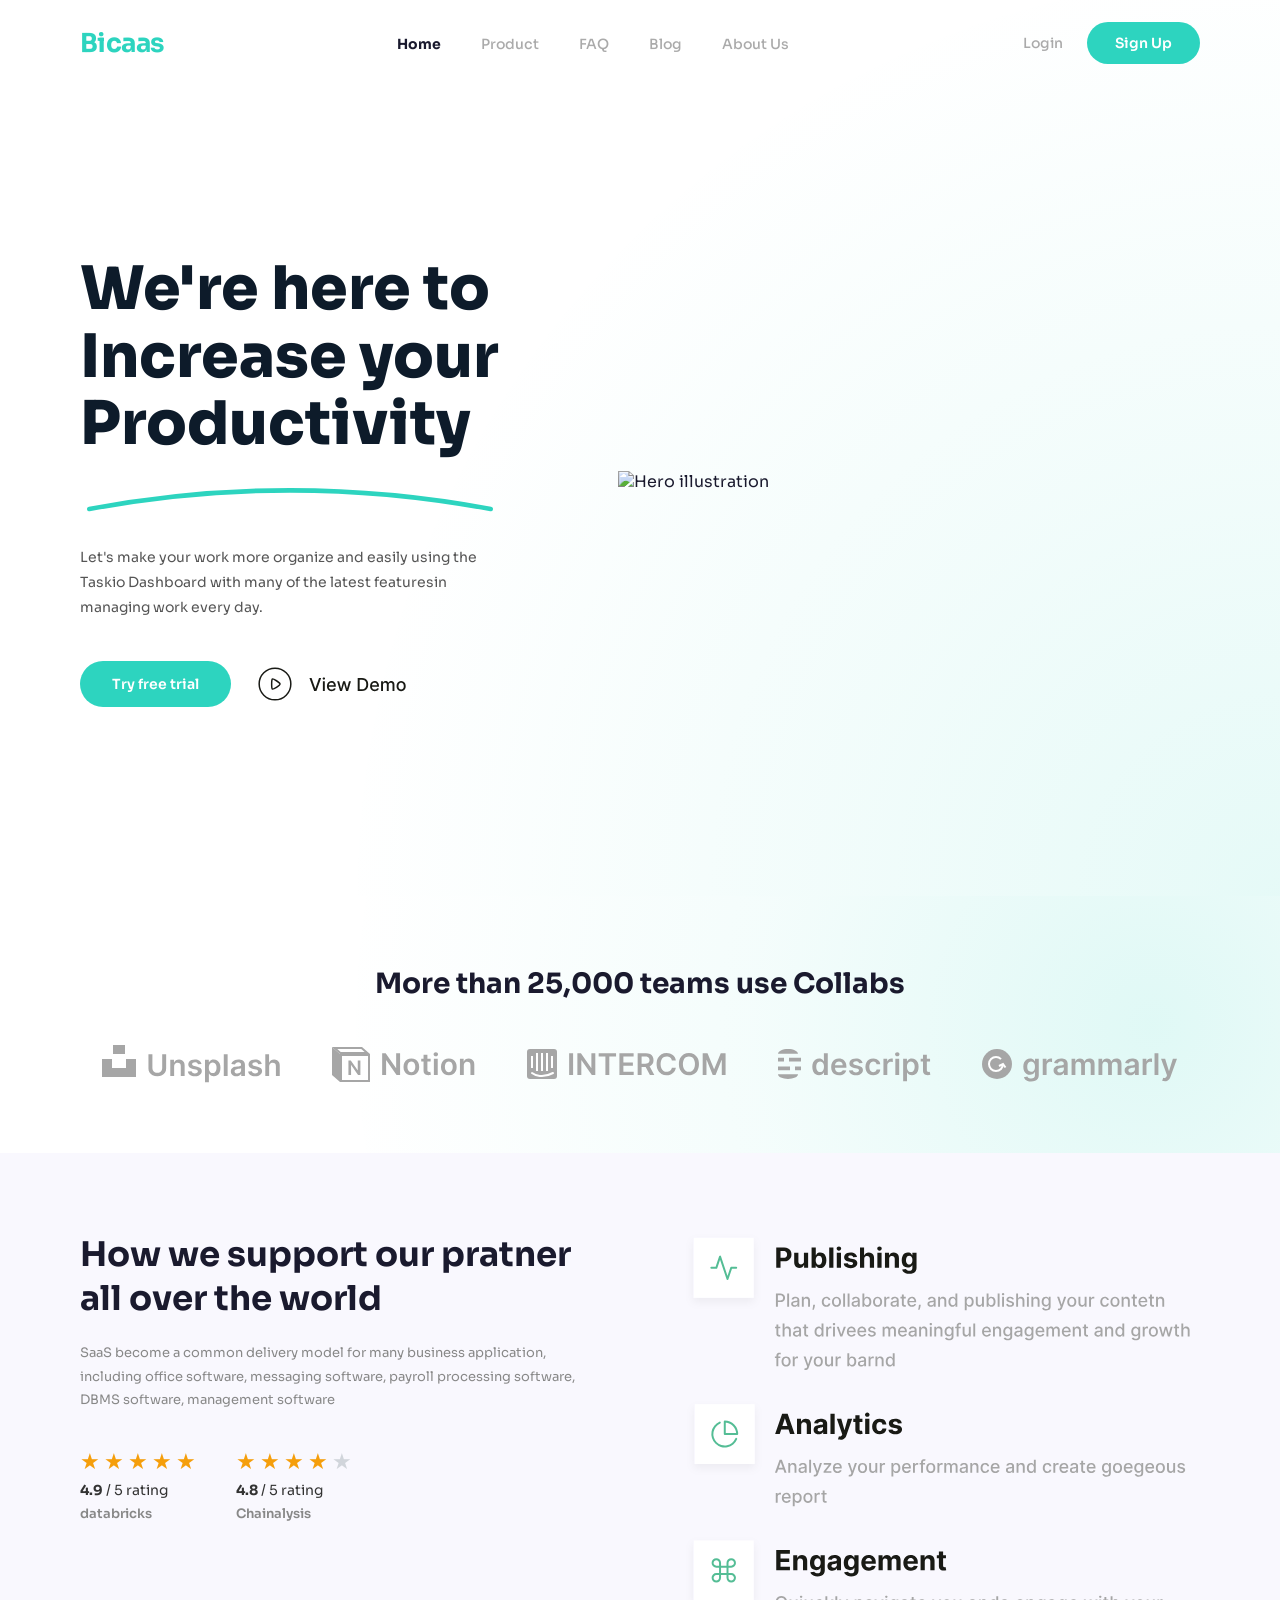
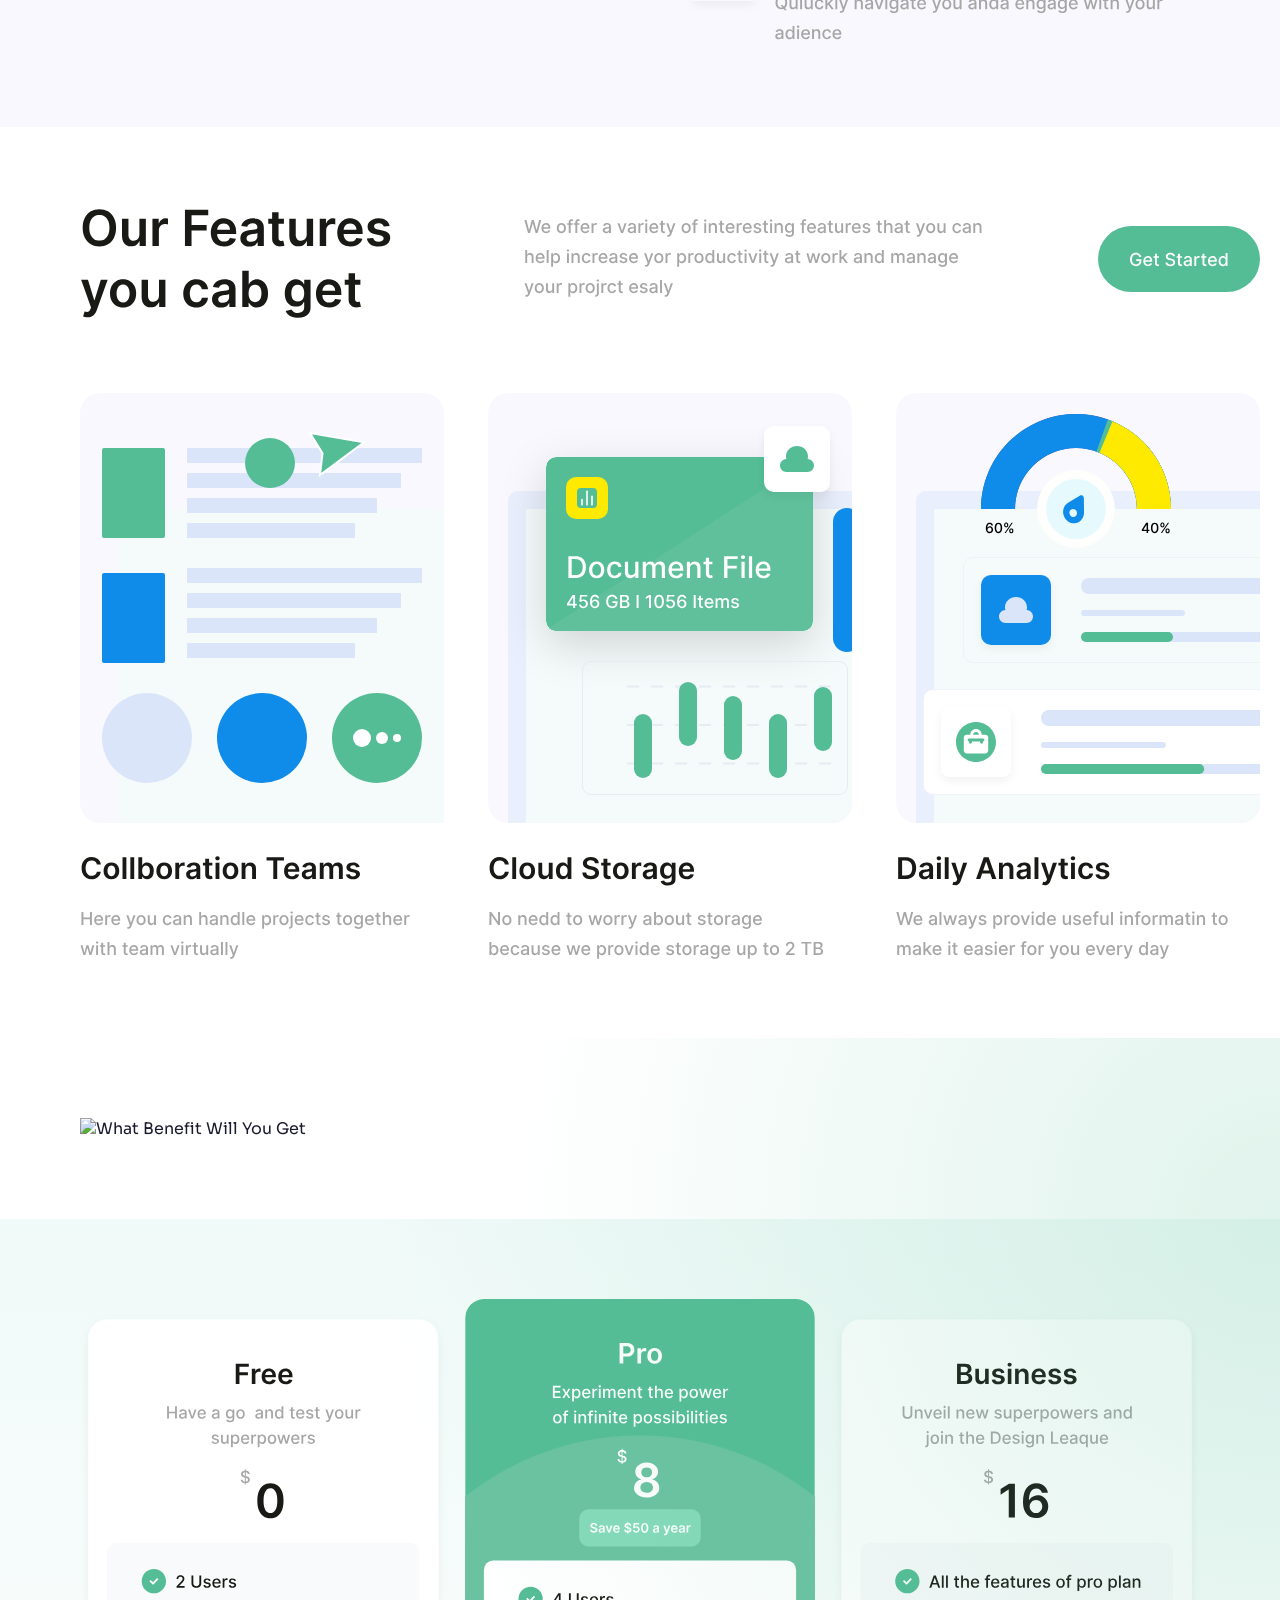
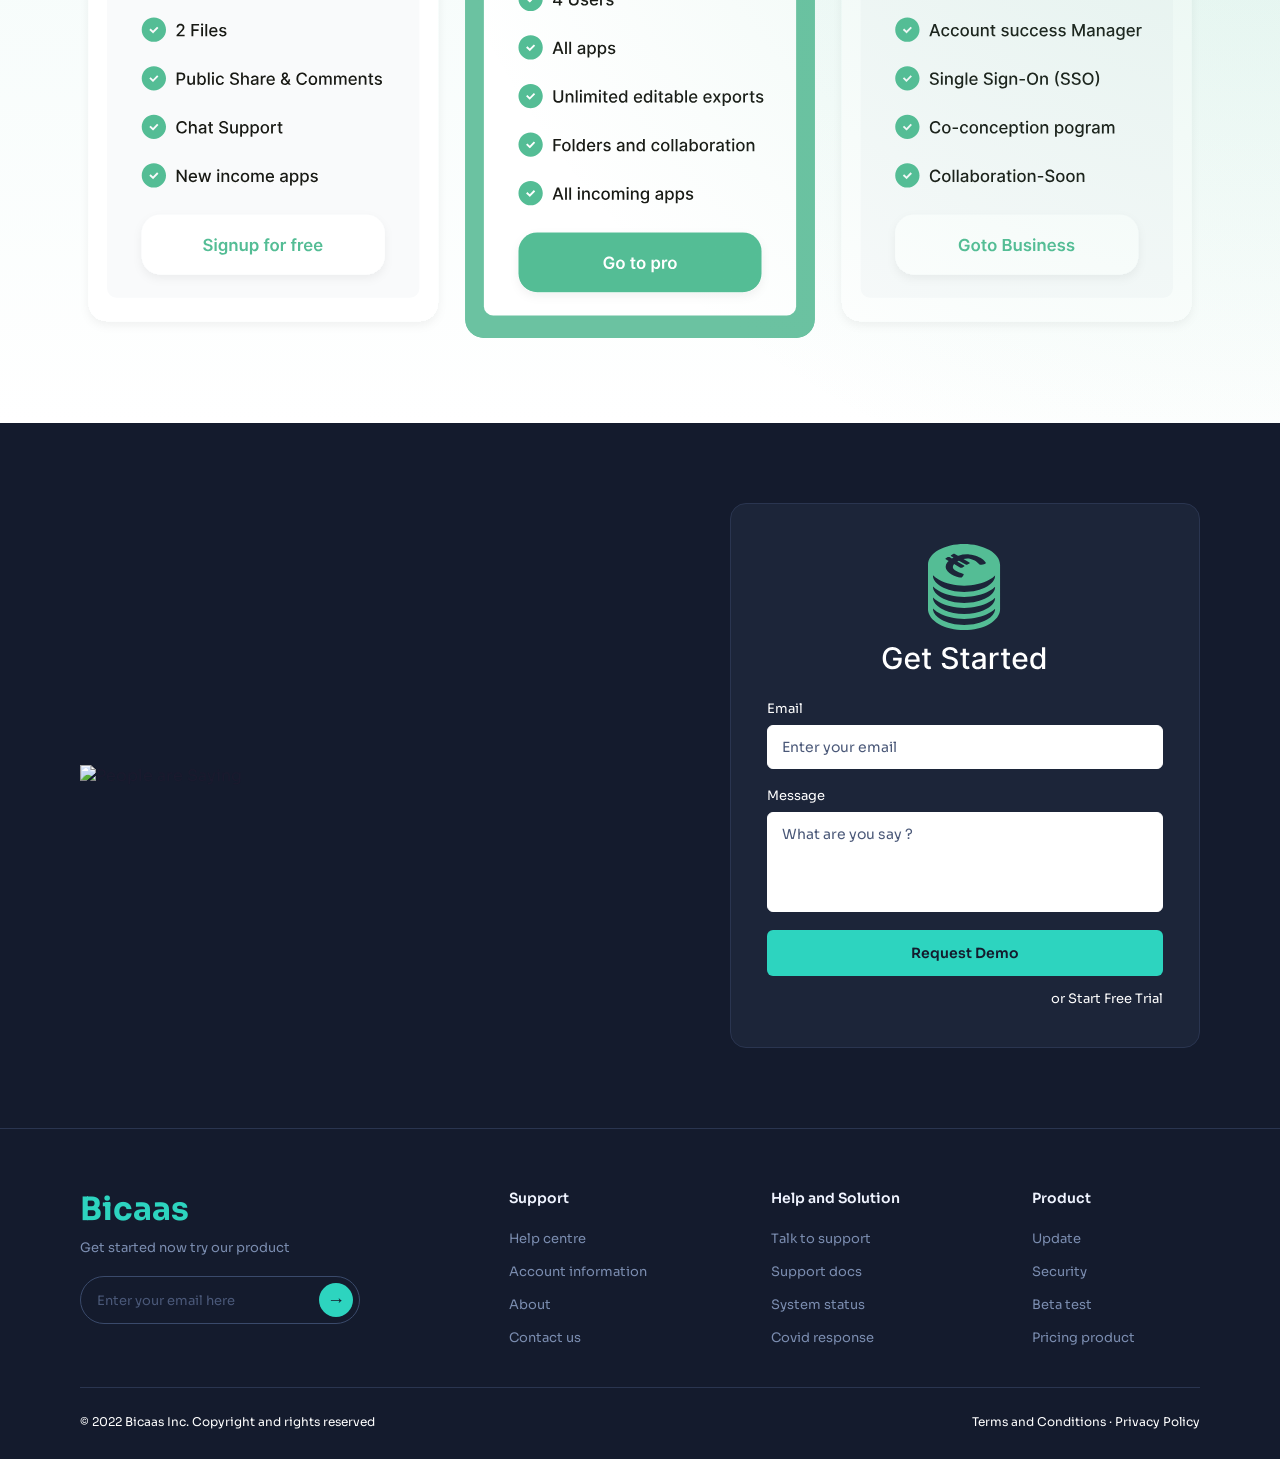
==== commit 06d4b001: "Figma Design" ====
--- a/src/Assignment1/index.html
+++ b/src/Assignment1/index.html
@@ -9,63 +9,55 @@
     <link rel="preconnect" href="https://fonts.gstatic.com" crossorigin>
     <link href="https://fonts.googleapis.com/css2?family=Sora:wght@400;600;700&display=swap" rel="stylesheet">
 </head>
-
 <body>
 
 <div class="heroWrapper">
-<nav class="navbar">
-    <span class="navLogo">Biccas</span>
-    <ul class="navLinks">
-        <li><a href="#" class="navActive">Home</a></li>
-        <li><a href="#">Product</a></li>
-        <li><a href="#">FAQ</a></li>
-        <li><a href="#">Blog</a></li>
-        <li><a href="#">About Us</a></li>
-    </ul>
-    <div class="navActions">
-        <a href="#" class="navLogin">Login</a>
-        <button class="navSignUp">Sign Up</button>
-    </div>
-</nav>
+    <nav class="navbar">
+        <span class="navLogo">Bicaas</span>
+        <ul class="navLinks">
+            <li><a href="#" class="navActive">Home</a></li>
+            <li><a href="#">Product</a></li>
+            <li><a href="#">FAQ</a></li>
+            <li><a href="#">Blog</a></li>
+            <li><a href="#">About Us</a></li>
+        </ul>
+        <div class="navActions">
+            <a href="#" class="navLogin">Login</a>
+            <button class="navSignUp">Sign Up</button>
+        </div>
+    </nav>
 
-<div class="heroSection">
-
-    <div class="heroLeft">
-        <h1>We're here to<br>Increase your<br>Productivity</h1>
-        <svg class="heroUnderline" width="420" height="40" viewBox="0 0 450 40" fill="none" xmlns="http://www.w3.org/2000/svg">
-            <path d="M10 35 Q225 -5 440 35" stroke="#2dd4bf" stroke-width="5" stroke-linecap="round" fill="none"/>
-        </svg>
-        <p class="heroDesc">Let's make your work more organize and easily using the Taskio Dashboard with many of the latest featuresin managing work every day.</p>
-        <div class="heroButtons">
-            <button class="heroTrialBtn">Try free trial</button>
-            <button class="heroDemoBtn">
-                <img src="viewDemoButton.svg" alt="View Demo">
-            </button>
+    <div class="heroSection">
+        <div class="heroLeft">
+            <h1>We're here to<br>Increase your<br>Productivity</h1>
+            <svg class="heroUnderline" width="420" height="40" viewBox="0 0 450 40" fill="none" xmlns="http://www.w3.org/2000/svg">
+                <path d="M10 35 Q225 -5 440 35" stroke="#2dd4bf" stroke-width="5" stroke-linecap="round" fill="none"/>
+            </svg>
+            <p class="heroDesc">Let's make your work more organize and easily using the Taskio Dashboard with many of the latest featuresin managing work every day.</p>
+            <div class="heroButtons">
+                <button class="heroTrialBtn">Try free trial</button>
+                <button class="heroDemoBtn">
+                    <img src="viewDemoButton.svg" alt="View Demo">
+                </button>
+            </div>
+        </div>
+        <div class="heroRight">
+            <img src="heroPicture.svg" alt="Hero illustration" class="heroIllustration">
         </div>
     </div>
-
-    <div class="heroRight">
-        <img src="heroPicture.svg" alt="Hero illustration" class="heroIllustration">
-    </div>
-</div>
 </div>
 
 <div class="brandsSection">
-
     <h2>More than 25,000 teams use Collabs</h2>
-
     <div class="brandLogos">
         <img src="Logo.svg" alt="Brand logos" class="brandLogosImg">
     </div>
-
 </div>
 
 <div class="supportSection">
-
     <div class="supportLeft">
         <h2>How we support our pratner all over the world</h2>
         <p class="supportDesc">SaaS become a common delivery model for many business application, including office software, messaging software, payroll processing software, DBMS software, management software</p>
-
         <div class="ratingsRow">
             <div class="ratingBlock">
                 <div class="stars">
@@ -91,73 +83,50 @@
             </div>
         </div>
     </div>
-
     <div class="supportRight">
-
         <img src="PAE.svg" alt="Publishing, Analytics and Engagement" class="paeImg">
-
     </div>
-
 </div>
 
 <div class="featuresSection">
     <img src="ccd.svg" alt="Our Features" class="ccdImg">
 </div>
 
-<!-- BENEFITS SECTION -->
 <div class="benefitsSection">
     <img src="benefit.svg" alt="What Benefit Will You Get" class="benefitImg">
 </div>
 
-<!-- PRICING SECTION -->
 <div class="pricingSection">
     <img src="PrcingplanPage.svg" alt="Choose Plan That's Right For You" class="pricingPlanImg">
 </div>
 
-<!-- LAST PAGE: TESTIMONIAL + FOOTER -->
-
-<!-- lastpage 1 (top-left) + lastpage2 (top-right) -->
 <div class="socialSection">
-
     <div class="leftSide">
         <img src="lastpage2.svg" alt="People are Saying" class="lastpage2Img">
     </div>
-
-    <!-- lastpage2 (top-right): Get Started card -->
     <div class="rightSide">
         <div class="getStartedCard">
             <img src="GetStarted.svg" alt="Get Started" class="getStartedSvg">
-
             <label>Email</label>
             <input type="email" placeholder="Enter your email">
-
             <label>Message</label>
             <textarea placeholder="What are you say ?"></textarea>
-
             <button class="demoBtn">Request Demo</button>
             <p class="trialText">or <a href="#">Start Free Trial</a></p>
         </div>
     </div>
-
 </div>
 
-<!-- FOOTER -->
 <footer class="footer">
-
-    <!-- lastpage3 (middle-left) + lastpage4 (middle-right) -->
     <div class="footerTop">
-
-        <!-- lastpage3: brand + newsletter -->
         <div class="brandCol">
-            <span class="brandName">Biccas</span>
+            <span class="brandName">Bicaas</span>
             <p>Get started now try our product</p>
             <div class="newsletterBox">
                 <input type="email" placeholder="Enter your email here">
                 <button>&#8594;</button>
             </div>
         </div>
-
-        <!-- lastpage4: nav columns -->
         <div class="footerNav">
             <h4>Support</h4>
             <ul>
@@ -167,7 +136,6 @@
                 <li><a href="#">Contact us</a></li>
             </ul>
         </div>
-
         <div class="footerNav">
             <h4>Help and Solution</h4>
             <ul>
@@ -177,7 +145,6 @@
                 <li><a href="#">Covid response</a></li>
             </ul>
         </div>
-
         <div class="footerNav">
             <h4>Product</h4>
             <ul>
@@ -187,20 +154,16 @@
                 <li><a href="#">Pricing product</a></li>
             </ul>
         </div>
-
     </div>
-
-    <!-- lastpage5 (bottom-left) + lastpage6 (bottom-right) -->
     <div class="footerBottom">
-        <p>&#169; 2022 Biccas Inc. Copyright and rights reserved</p>
+        <p>&#169; 2022 Bicaas Inc. Copyright and rights reserved</p>
         <div class="legalLinks">
             <a href="#">Terms and Conditions</a>
             <span> &middot; </span>
             <a href="#">Privacy Policy</a>
         </div>
     </div>
-
 </footer>
 
 </body>
-</html>+</html>
--- a/src/Assignment1/style.css
+++ b/src/Assignment1/style.css
@@ -10,31 +10,1310 @@
     color: #1a1a2e;
 }
 
-.socialSection {
-    display: flex;
+
+/* PAGE 1 — HERO */
+
+.heroWrapper {
+    background-color: #ffffff;
+    background-image: radial-gradient(
+            circle at 100% 100%,
+            rgba(45, 212, 191, 0.12) 0%,
+            transparent 60%
+    );
+    position: relative;
+}
+
+.navbar {
+    display: flex;
+    align-items: center;
     justify-content: space-between;
-    align-items: center;
+    padding: 22px 80px;
+    background: transparent;
+}
+
+.navLogo {
+    font-size: 26px;
+    font-weight: 700;
+    color: #2dd4bf;
+    letter-spacing: -0.02em;
+}
+
+.navLinks {
+    display: flex;
+    list-style: none;
+    gap: 40px;
+}
+
+.navLinks li a {
+    font-size: 14px;
+    color: #aaa;
+    text-decoration: none;
+    font-weight: 500;
+    transition: color 0.2s;
+}
+
+.navLinks li a:hover {
+    color: #1a1a2e;
+}
+
+.navActive {
+    color: #1a1a2e !important;
+    font-weight: 700 !important;
+}
+
+.navActions {
+    display: flex;
+    align-items: center;
+    gap: 24px;
+}
+
+.navLogin {
+    font-size: 14px;
+    color: #aaa;
+    text-decoration: none;
+    font-weight: 500;
+}
+
+.navLogin:hover {
+    color: #1a1a2e;
+}
+
+.navSignUp {
+    background-color: #2dd4bf;
+    color: white;
+    border: none;
+    border-radius: 50px;
+    padding: 12px 28px;
+    font-family: 'Sora', sans-serif;
+    font-size: 14px;
+    font-weight: 600;
+    cursor: pointer;
+}
+
+.navSignUp:hover {
+    background-color: #1faa97;
+}
+
+.heroSection {
+    display: flex;
+    justify-content: space-between;
+    align-items: center;
+    padding: 60px 80px 80px;
+    background: none;
+    min-height: 90vh;
+    overflow: hidden;
+}
+
+.heroLeft {
+    width: 42%;
+}
+
+.heroLeft h1 {
+    font-size: 60px;
+    font-weight: 800;
+    color: #0d1b2a;
+    line-height: 1.12;
+    margin-bottom: 18px;
+}
+
+.heroUnderline {
+    display: block;
+    margin-bottom: 30px;
+}
+
+.heroDesc {
+    font-size: 14px;
+    color: #555;
+    line-height: 1.8;
+    max-width: 400px;
+    margin-bottom: 40px;
+}
+
+.heroButtons {
+    display: flex;
+    align-items: center;
+    gap: 24px;
+}
+
+.heroTrialBtn {
+    background-color: #2dd4bf;
+    color: white;
+    border: none;
+    border-radius: 50px;
+    padding: 14px 32px;
+    font-family: 'Sora', sans-serif;
+    font-size: 14px;
+    font-weight: 600;
+    cursor: pointer;
+}
+
+.heroTrialBtn:hover {
+    background-color: #1faa97;
+}
+
+.heroDemoBtn {
+    display: flex;
+    align-items: center;
+    gap: 12px;
+    background: transparent;
+    border: none;
+    font-family: 'Sora', sans-serif;
+    font-size: 14px;
+    font-weight: 600;
+    color: #1a1a2e;
+    cursor: pointer;
+    padding: 0;
+}
+
+.heroDemoBtn img {
+    display: block;
+    height: 40px;
+    width: auto;
+}
+
+.demoPlayIcon {
+    display: flex;
+    align-items: center;
+    justify-content: center;
+    width: 40px;
+    height: 40px;
+    border-radius: 50%;
+    border: 2px solid #1a1a2e;
+    font-size: 12px;
+    padding-left: 2px;
+}
+
+.heroRight {
+    width: 52%;
+    display: flex;
+    align-items: center;
+    justify-content: flex-end;
+}
+
+.heroIllustration {
+    width: 100%;
+    max-width: 690px;
+    height: auto;
+    display: block;
+}
+
+.heroBgBox {
+    position: absolute;
+    top: 40px;
+    right: 0;
+    width: 420px;
+    height: 500px;
+    background-color: #2dd4bf;
+    border-radius: 24px;
+    z-index: 1;
+}
+
+.heroPersonImg {
+    position: absolute;
+    bottom: 0;
+    right: 40px;
+    width: 380px;
+    height: 520px;
+    object-fit: cover;
+    object-position: center top;
+    border-radius: 12px;
+    z-index: 2;
+}
+
+.floatCard {
+    position: absolute;
+    background: white;
+    border-radius: 16px;
+    box-shadow: 0 8px 30px rgba(0,0,0,0.10);
+    z-index: 10;
+}
+
+.sendCard {
+    top: 20px;
+    left: 0;
+    padding: 16px 20px;
+    width: 260px;
+}
+
+.sendCardTop {
+    margin-bottom: 10px;
+}
+
+.sendLabel {
+    font-size: 11px;
+    color: #999;
+    font-weight: 500;
+}
+
+.sendCardBottom {
+    display: flex;
+    align-items: center;
+    justify-content: space-between;
+}
+
+.sendAmount {
+    font-size: 22px;
+    font-weight: 700;
+    color: #0d1b2a;
+}
+
+.sendBtn {
+    background-color: #2dd4bf;
+    color: white;
+    border: none;
+    border-radius: 10px;
+    padding: 9px 20px;
+    font-family: 'Sora', sans-serif;
+    font-size: 13px;
+    font-weight: 600;
+    cursor: pointer;
+}
+
+.floatCheck {
+    position: absolute;
+    top: 48%;
+    left: 30px;
+    width: 46px;
+    height: 46px;
+    background-color: #3b5bdb;
+    border-radius: 12px;
+    display: flex;
+    align-items: center;
+    justify-content: center;
+    color: white;
+    font-size: 22px;
+    font-weight: 700;
+    z-index: 10;
+    box-shadow: 0 4px 16px rgba(59,91,219,0.3);
+}
+
+.incomeCard2 {
+    bottom: 30px;
+    left: 10px;
+    padding: 16px 20px;
+    width: 210px;
+}
+
+.incomeLabel2 {
+    font-size: 11px;
+    color: #999;
+    font-weight: 500;
+    display: block;
+    margin-bottom: 8px;
+}
+
+.incomeRow {
+    display: flex;
+    align-items: center;
+    justify-content: space-between;
+}
+
+.incomeAmt {
+    font-size: 22px;
+    font-weight: 700;
+    color: #0d1b2a;
+}
+
+.incomeBarIcon {
+    color: #2dd4bf;
+    font-size: 16px;
+    letter-spacing: 2px;
+}
+
+.floatCreditCard {
+    position: absolute;
+    bottom: 20px;
+    right: -10px;
+    width: 180px;
+    background: #1e2d45;
+    border-radius: 16px;
+    padding: 18px 20px;
+    z-index: 11;
+    box-shadow: 0 12px 36px rgba(0,0,0,0.25);
+}
+
+.creditTop {
+    margin-bottom: 20px;
+}
+
+.creditCircles {
+    display: flex;
+}
+
+.cc1 {
+    width: 30px;
+    height: 30px;
+    border-radius: 50%;
+    background-color: #999;
+    margin-right: -10px;
+    z-index: 1;
+}
+
+.cc2 {
+    width: 30px;
+    height: 30px;
+    border-radius: 50%;
+    background-color: #555;
+}
+
+.creditName {
+    font-size: 11px;
+    color: rgba(255,255,255,0.5);
+    margin-bottom: 5px;
+}
+
+.creditNum {
+    font-size: 13px;
+    color: white;
+    font-weight: 600;
+    letter-spacing: 2px;
+    margin-bottom: 6px;
+}
+
+.creditExpiry {
+    font-size: 11px;
+    color: rgba(255,255,255,0.5);
+    text-align: right;
+}
+
+.floatYellowIcon {
+    position: absolute;
+    top: 30px;
+    right: -16px;
+    width: 46px;
+    height: 46px;
+    background-color: #f59e0b;
+    border-radius: 12px;
+    display: flex;
+    align-items: center;
+    justify-content: center;
+    font-size: 20px;
+    color: white;
+    z-index: 10;
+    box-shadow: 0 4px 16px rgba(245,158,11,0.3);
+}
+
+.floatOrangeIcon {
+    position: absolute;
+    bottom: 140px;
+    right: -16px;
+    width: 42px;
+    height: 42px;
+    background-color: #fb923c;
+    border-radius: 12px;
+    display: flex;
+    align-items: center;
+    justify-content: center;
+    font-size: 18px;
+    color: white;
+    z-index: 10;
+    box-shadow: 0 4px 16px rgba(251, 146, 60, 0.3);
+}
+
+.brandsSection {
+    background-color: #ffffff;
+    background-image: radial-gradient(
+            circle at 90% 50%,
+            rgba(45, 212, 191, 0.15) 0%,
+            rgba(45, 212, 191, 0.05) 35%,
+            transparent 70%
+    );
+    padding: 70px 80px;
+    text-align: center;
+    position: relative;
+    overflow: hidden;
+}
+
+.brandsSection h2 {
+    font-size: 28px;
+    font-weight: 700;
+    color: #1a1a2e;
+    margin-bottom: 44px;
+}
+
+.brandLogos {
+    display: flex;
+    justify-content: center;
+    align-items: center;
+    gap: 60px;
+    flex-wrap: wrap;
+}
+
+.brandLogosImg {
+    max-width: 100%;
+    height: auto;
+}
+
+.brandIcon {
+    font-size: 20px;
+    color: #aab0c0;
+}
+
+
+/* PAGE 2 — SUPPORT */
+
+.supportSection {
+    display: flex;
+    justify-content: space-between;
+    align-items: flex-start;
     padding: 80px 80px;
-    background-color: #0f1421;
-}
-
-.leftSide h2 {
-    color: #f0f4ff;
-}
-
-.getStartedCard {
-    background-color: #1c2539;
-    border: 1px solid #2a3550;
-}
-
-.getStartedCard h3 {
-    color: #f0f4ff;
-}
-
-.footer {
-    background-color: #0f1421;
-    border-top: 1px solid #2a3550;
-}
+    background-color: #F9F8FE;
+    gap: 60px;
+}
+
+.supportLeft {
+    width: 46%;
+}
+
+.supportLeft h2 {
+    font-size: 34px;
+    font-weight: 700;
+    color: #1a1a2e;
+    line-height: 1.3;
+    margin-bottom: 20px;
+}
+
+.supportDesc {
+    font-size: 13px;
+    color: #888;
+    line-height: 1.8;
+    margin-bottom: 36px;
+}
+
+.ratingsRow {
+    display: flex;
+    gap: 40px;
+}
+
+.ratingBlock {
+    display: flex;
+    flex-direction: column;
+    gap: 6px;
+}
+
+.stars {
+    display: flex;
+    gap: 4px;
+    font-size: 22px;
+    color: #f59e0b;
+}
+
+.starGray {
+    color: #d1d5db;
+}
+
+.ratingScore {
+    font-size: 14px;
+    color: #333;
+}
+
+.ratingScore strong {
+    font-weight: 700;
+}
+
+.ratingCompany {
+    font-size: 13px;
+    color: #888;
+    font-weight: 600;
+}
+
+.supportRight {
+    width: 46%;
+    display: flex;
+    flex-direction: column;
+    gap: 0;
+}
+
+.paeImg {
+    max-width: 100%;
+    height: auto;
+}
+
+.supportDivider {
+    height: 1px;
+    background-color: #f0f0f0;
+    width: 100%;
+}
+
+.supportIconBox {
+    width: 44px;
+    height: 44px;
+    background-color: #f0faf8;
+    border-radius: 10px;
+    display: flex;
+    align-items: center;
+    justify-content: center;
+    font-size: 20px;
+    color: #2dd4bf;
+    flex-shrink: 0;
+}
+
+.supportItemText h4 {
+    font-size: 16px;
+    font-weight: 700;
+    color: #1a1a2e;
+    margin-bottom: 6px;
+}
+
+.supportItemText p {
+    font-size: 13px;
+    color: #888;
+    line-height: 1.6;
+}
+
+
+/* PAGE 3 — FEATURES */
+
+.featuresSection {
+    background-color: #ffffff;
+    padding: 70px 80px;
+}
+
+.featuresHeader {
+    display: flex;
+    align-items: center;
+    justify-content: space-between;
+    margin-bottom: 50px;
+    gap: 30px;
+}
+
+.featuresHeader h2 {
+    font-size: 36px;
+    font-weight: 700;
+    color: #1a1a2e;
+    line-height: 1.3;
+    width: 260px;
+    flex-shrink: 0;
+}
+
+.featuresDesc {
+    font-size: 14px;
+    color: #888;
+    line-height: 1.7;
+    flex: 1;
+}
+
+.featuresBtn {
+    background-color: #2dd4bf;
+    color: white;
+    border: none;
+    border-radius: 50px;
+    padding: 14px 30px;
+    font-family: 'Sora', sans-serif;
+    font-size: 14px;
+    font-weight: 600;
+    cursor: pointer;
+    flex-shrink: 0;
+}
+
+.featuresBtn:hover {
+    background-color: #1faa97;
+}
+
+.featureCards {
+    display: flex;
+    gap: 24px;
+}
+
+.featureCard {
+    flex: 1;
+    background: white;
+    border-radius: 16px;
+    padding: 24px;
+    box-shadow: 0 2px 16px rgba(0,0,0,0.05);
+}
+
+.featureCard h4 {
+    font-size: 18px;
+    font-weight: 700;
+    color: #1a1a2e;
+    margin-bottom: 8px;
+}
+
+.featureCard p {
+    font-size: 13px;
+    color: #888;
+    line-height: 1.6;
+}
+
+.featureIllustration {
+    background: #f0f4ff;
+    border-radius: 12px;
+    height: 220px;
+    margin-bottom: 20px;
+    overflow: hidden;
+    position: relative;
+    padding: 20px;
+}
+
+.collab {
+    display: flex;
+    flex-direction: column;
+    gap: 16px;
+    justify-content: center;
+}
+
+.collabRow {
+    display: flex;
+    align-items: center;
+    gap: 10px;
+}
+
+.collabRow.bottom {
+    margin-top: 6px;
+}
+
+.cBlock {
+    border-radius: 4px;
+    flex-shrink: 0;
+}
+
+.cBlock.green {
+    width: 22px;
+    background-color: #2dd4bf;
+}
+
+.cBlock.green.tall {
+    height: 52px;
+}
+
+.cBlock.blue {
+    width: 22px;
+    height: 40px;
+    background-color: #3b82f6;
+}
+
+.cLines {
+    display: flex;
+    flex-direction: column;
+    gap: 6px;
+    flex: 1;
+}
+
+.cLine {
+    height: 8px;
+    background-color: #d1d9f0;
+    border-radius: 4px;
+    width: 100%;
+}
+
+.cLine.short {
+    width: 60%;
+}
+
+.cCircle {
+    width: 36px;
+    height: 36px;
+    border-radius: 50%;
+    flex-shrink: 0;
+    display: flex;
+    align-items: center;
+    justify-content: center;
+}
+
+.cCircle.teal {
+    background-color: #2dd4bf;
+}
+
+.cCircle.light {
+    background-color: #d1d9f0;
+    width: 42px;
+    height: 42px;
+}
+
+.cCircle.blue {
+    background-color: #3b82f6;
+}
+
+.cCircle.big {
+    width: 52px;
+    height: 52px;
+}
+
+.cCircle.dots {
+    background-color: #2dd4bf;
+    color: white;
+    font-size: 18px;
+    font-weight: bold;
+    width: 52px;
+    height: 52px;
+}
+
+.cArrow {
+    color: #2dd4bf;
+    font-size: 18px;
+    flex-shrink: 0;
+}
+
+.storage {
+    background: #eef5ff;
+    display: flex;
+    flex-direction: column;
+    justify-content: space-between;
+    padding: 16px;
+}
+
+.docCard {
+    background: linear-gradient(135deg, #3ddbc9, #2aab9a);
+    border-radius: 12px;
+    padding: 16px 18px;
+    color: white;
+    position: relative;
+}
+
+.docCardHeader {
+    display: flex;
+    justify-content: space-between;
+    align-items: center;
+    margin-bottom: 14px;
+}
+
+.docAppIcon {
+    width: 34px;
+    height: 34px;
+    background: #f59e0b;
+    border-radius: 8px;
+    display: flex;
+    align-items: center;
+    justify-content: center;
+    font-size: 16px;
+    color: white;
+}
+
+.docCloudIcon {
+    font-size: 22px;
+    color: rgba(255,255,255,0.8);
+}
+
+.docTitle {
+    font-size: 16px;
+    font-weight: 700;
+    color: white;
+    margin-bottom: 4px;
+}
+
+.docSize {
+    font-size: 12px;
+    color: rgba(255,255,255,0.8);
+}
+
+.storageBarChart {
+    display: flex;
+    align-items: flex-end;
+    gap: 8px;
+    padding: 8px 4px 0;
+}
+
+.sBar {
+    flex: 1;
+    background-color: #2dd4bf;
+    border-radius: 4px 4px 0 0;
+    opacity: 0.7;
+}
+
+.analytics {
+    background: #f0f4ff;
+    display: flex;
+    flex-direction: column;
+    gap: 12px;
+    justify-content: center;
+}
+
+.gaugeWrapper {
+    display: flex;
+    flex-direction: column;
+    align-items: center;
+}
+
+.gaugeChart {
+    width: 100px;
+    height: 50px;
+    border-radius: 100px 100px 0 0;
+    background: conic-gradient(#3b82f6 0% 60%, #f59e0b 60% 100%);
+    position: relative;
+    overflow: hidden;
+    margin-bottom: 6px;
+}
+
+.gaugeInner {
+    position: absolute;
+    bottom: 0;
+    left: 50%;
+    transform: translateX(-50%);
+    width: 60px;
+    height: 30px;
+    background: #f0f4ff;
+    border-radius: 100px 100px 0 0;
+}
+
+.gaugeDrop {
+    position: absolute;
+    bottom: 4px;
+    left: 50%;
+    transform: translateX(-50%);
+    font-size: 14px;
+}
+
+.gaugeLabels {
+    display: flex;
+    justify-content: space-between;
+    width: 110px;
+    font-size: 11px;
+    color: #555;
+    font-weight: 600;
+}
+
+.analyticsProfile,
+.analyticsRow {
+    display: flex;
+    align-items: center;
+    gap: 10px;
+    background: white;
+    border-radius: 10px;
+    padding: 8px 12px;
+}
+
+.apAvatar {
+    width: 32px;
+    height: 32px;
+    background-color: #3b82f6;
+    border-radius: 8px;
+    display: flex;
+    align-items: center;
+    justify-content: center;
+    font-size: 16px;
+    flex-shrink: 0;
+}
+
+.arIcon {
+    width: 32px;
+    height: 32px;
+    background-color: #e8f4f1;
+    border-radius: 8px;
+    display: flex;
+    align-items: center;
+    justify-content: center;
+    font-size: 16px;
+    flex-shrink: 0;
+}
+
+.apLines {
+    display: flex;
+    flex-direction: column;
+    gap: 5px;
+    flex: 1;
+}
+
+.apLine {
+    height: 7px;
+    background-color: #d1d9f0;
+    border-radius: 4px;
+    width: 100%;
+}
+
+.apLine.short {
+    width: 55%;
+}
+
+.apLine.green {
+    background-color: #2dd4bf;
+}
+
+
+/* PAGE 4 — BENEFITS */
+
+.benefitsSection {
+    display: flex;
+    justify-content: space-between;
+    align-items: center;
+    padding: 80px 80px;
+    background-color: #ffffff;
+    position: relative;
+    overflow: hidden;
+}
+
+.benefitsSection::after {
+    content: '';
+    position: absolute;
+    top: 0;
+    right: 0;
+    width: 100%;
+    height: 100%;
+    background: radial-gradient(
+            circle at 100% 100%,
+            rgba(84, 190, 150, 0.18) 0%,
+            transparent 60%
+    );
+    pointer-events: none
+}
+
+.benefitImg {
+    max-width: 100%;
+    height: auto;
+}
+
+.benefitsLeft {
+    width: 40%;
+}
+
+.benefitsLeft h2 {
+    font-size: 36px;
+    font-weight: 700;
+    color: #1a1a2e;
+    line-height: 1.3;
+    margin-bottom: 36px;
+}
+
+.benefitsList {
+    list-style: none;
+    display: flex;
+    flex-direction: column;
+    gap: 18px;
+}
+
+.benefitsList li {
+    display: flex;
+    align-items: center;
+    gap: 12px;
+    font-size: 15px;
+    color: #333;
+}
+
+.checkIcon {
+    display: inline-flex;
+    align-items: center;
+    justify-content: center;
+    width: 24px;
+    height: 24px;
+    border-radius: 50%;
+    background-color: #2dd4bf;
+    color: white;
+    font-size: 12px;
+    flex-shrink: 0;
+}
+
+.benefitsRight {
+    width: 52%;
+    position: relative;
+}
+
+.profileCard {
+    display: flex;
+    align-items: center;
+    gap: 12px;
+    background: white;
+    border-radius: 12px;
+    padding: 12px 16px;
+    box-shadow: 0 4px 20px rgba(0,0,0,0.1);
+    position: absolute;
+    top: -20px;
+    left: 10px;
+    z-index: 10;
+    width: 260px;
+}
+
+.profileAvatar {
+    width: 40px;
+    height: 40px;
+    border-radius: 50%;
+    object-fit: cover;
+}
+
+.profileInfo {
+    display: flex;
+    flex-direction: column;
+}
+
+.profileName {
+    font-size: 13px;
+    font-weight: 600;
+    color: #1a1a2e;
+}
+
+.profileRole {
+    font-size: 11px;
+    color: #888;
+}
+
+.profileIcon {
+    margin-left: auto;
+    font-size: 18px;
+    color: #2dd4bf;
+}
+
+.laptopImage {
+    position: relative;
+    margin-top: 30px;
+}
+
+.laptopImage img {
+    width: 100%;
+    border-radius: 12px;
+    display: block;
+}
+
+.incomeCard {
+    position: absolute;
+    top: 16px;
+    right: -10px;
+    background: white;
+    border-radius: 10px;
+    padding: 10px 14px;
+    box-shadow: 0 4px 16px rgba(0,0,0,0.12);
+    display: flex;
+    flex-direction: column;
+}
+
+.incomeLabel {
+    font-size: 10px;
+    color: #888;
+}
+
+.incomeAmount {
+    font-size: 16px;
+    font-weight: 700;
+    color: #1a1a2e;
+}
+
+.transferBadge {
+    display: inline-flex;
+    align-items: center;
+    gap: 10px;
+    background: white;
+    border-radius: 10px;
+    padding: 12px 20px;
+    box-shadow: 0 4px 16px rgba(0,0,0,0.1);
+    font-size: 14px;
+    color: #1a1a2e;
+    font-weight: 500;
+    margin-top: 16px;
+    width: fit-content;
+}
+
+
+/* PAGE 5 — PRICING */
+
+.pricingSection {
+    background: linear-gradient(180deg, #f0faf8 0%, #ffffff 100%);
+    padding: 80px 80px;
+    text-align: center;
+    position: relative;
+}
+
+.pricingSection::before {
+    content: '';
+    position: absolute;
+    top: 0;
+    right: 0;
+    width: 100%;
+    height: 100%;
+    background: radial-gradient(
+            circle at 100% 0%,
+            rgba(84, 190, 150, 0.18) 0%,
+            transparent 60%
+    );
+    pointer-events: none;
+}
+
+.pricingPlanImg {
+    max-width: 100%;
+    height: auto;
+}
+
+.pricingSection h2 {
+    font-size: 40px;
+    font-weight: 700;
+    color: #1a1a2e;
+    line-height: 1.25;
+    margin-bottom: 14px;
+}
+
+.pricingSubText {
+    font-size: 14px;
+    color: #888;
+    margin-bottom: 32px;
+}
+
+.billingToggle {
+    display: inline-flex;
+    border: 1.5px solid #2dd4bf;
+    border-radius: 8px;
+    overflow: hidden;
+    margin-bottom: 50px;
+}
+
+.toggleBtn {
+    padding: 10px 28px;
+    border: none;
+    background: transparent;
+    font-family: 'Sora', sans-serif;
+    font-size: 14px;
+    color: #555;
+    cursor: pointer;
+}
+
+.toggleBtn.active {
+    background-color: #2dd4bf;
+    color: white;
+    font-weight: 600;
+}
+
+.pricingCards {
+    display: flex;
+    justify-content: center;
+    align-items: stretch;
+    gap: 24px;
+}
+
+.pricingCard {
+    background: white;
+    border-radius: 16px;
+    padding: 36px 28px;
+    width: 260px;
+    text-align: left;
+    box-shadow: 0 4px 24px rgba(0,0,0,0.07);
+    border: 1px solid #54bd95;
+    display: flex;
+    flex-direction: column;
+}
+
+.proCard {
+    background: linear-gradient(160deg, #54bd95 0%, #54bd95 100%);
+    border: none;
+    color: white;
+    transform: scale(1.04);
+}
+
+.pricingCard h3 {
+    font-size: 20px;
+    font-weight: 700;
+    color: #54bd95;
+    margin-bottom: 8px;
+}
+
+.proCard h3 {
+    color: white;
+}
+
+.planDesc {
+    font-size: 12px;
+    color: #54bd95;
+    margin-bottom: 20px;
+    line-height: 1.5;
+    text-align: center;
+}
+
+.proCard .planDesc {
+    color: rgba(255,255,255,0.8);
+}
+
+.planPrice {
+    display: flex;
+    align-items: flex-start;
+    margin-bottom: 16px;
+}
+
+.planPrice sup {
+    font-size: 14px;
+    color: #54bd95;
+    margin-top: 8px;
+    margin-right: 2px;
+}
+
+.proCard .planPrice sup {
+    color: white;
+}
+
+.planPrice span {
+    font-size: 64px;
+    font-weight: 700;
+    color: #54bd95;
+    line-height: 1;
+}
+
+.proCard .planPrice span {
+    color: white;
+}
+
+.saveBadge {
+    background: rgba(255,255,255,0.25);
+    color: white;
+    font-size: 11px;
+    font-weight: 600;
+    padding: 5px 14px;
+    border-radius: 20px;
+    display: inline-block;
+    margin-bottom: 20px;
+}
+
+.planFeatures {
+    list-style: none;
+    display: flex;
+    flex-direction: column;
+    gap: 13px;
+    margin-bottom: 30px;
+    flex: 1;
+}
+
+.planFeatures li {
+    display: flex;
+    align-items: center;
+    gap: 10px;
+    font-size: 13px;
+    color: #333;
+}
+
+.proCard .planFeatures li {
+    color: white;
+}
+
+.checkIconWhite {
+    display: inline-flex;
+    align-items: center;
+    justify-content: center;
+    width: 22px;
+    height: 22px;
+    border-radius: 50%;
+    background-color: rgba(255,255,255,0.3);
+    color: white;
+    font-size: 11px;
+    flex-shrink: 0;
+}
+
+.planBtn {
+    width: 100%;
+    padding: 13px;
+    border-radius: 8px;
+    font-family: 'Sora', sans-serif;
+    font-size: 14px;
+    font-weight: 600;
+    cursor: pointer;
+    margin-top: auto;
+}
+
+.outlineBtn {
+    background: transparent;
+    border: 1.5px solid #2dd4bf;
+    color: #2dd4bf;
+}
+
+.outlineBtn:hover {
+    background-color: #2dd4bf;
+    color: white;
+}
+
+.solidBtn {
+    background-color: #1a4a44;
+    border: none;
+    color: white;
+}
+
+.solidBtn:hover {
+    background-color: #0d3530;
+}
+
+
+/* PAGE 6 — SOCIAL */
 
 .socialSection {
     display: flex;
@@ -46,6 +1325,14 @@
 
 .leftSide {
     width: 45%;
+}
+
+.leftSide h2 {
+    font-size: 40px;
+    font-weight: 700;
+    color: #f0f4ff;
+    line-height: 1.25;
+    margin-bottom: 14px;
 }
 
 .lastpage2Img {
@@ -54,13 +1341,6 @@
     height: auto;
     display: block;
     object-fit: contain;
-}
-
-.leftSide h2 {
-    font-size: 40px;
-    font-weight: 700;
-    line-height: 1.25;
-    margin-bottom: 14px;
 }
 
 .subText {
@@ -157,6 +1437,7 @@
 .getStartedCard h3 {
     font-size: 22px;
     font-weight: 700;
+    color: #f0f4ff;
     text-align: center;
     margin-bottom: 24px;
 }
@@ -229,6 +1510,9 @@
 .trialText a:hover {
     color: #2dd4bf;
 }
+
+
+/* FOOTER */
 
 .footer {
     background-color: #141b2d;
@@ -353,1251 +1637,3 @@
 .legalLinks a:hover {
     color: #2dd4bf;
 }
-
-
-/* ============================================================
-   BENEFITS SECTION
-   ============================================================ */
-
-.benefitsSection {
-    display: flex;
-    justify-content: space-between;
-    align-items: center;
-    padding: 80px 80px;
-    background-color: #ffffff;
-}
-
-.benefitImg {
-    max-width: 100%;
-    height: auto;
-}
-
-.benefitsLeft {
-    width: 40%;
-}
-
-.benefitsLeft h2 {
-    font-size: 36px;
-    font-weight: 700;
-    color: #1a1a2e;
-    line-height: 1.3;
-    margin-bottom: 36px;
-}
-
-.benefitsList {
-    list-style: none;
-    display: flex;
-    flex-direction: column;
-    gap: 18px;
-}
-
-.benefitsList li {
-    display: flex;
-    align-items: center;
-    gap: 12px;
-    font-size: 15px;
-    color: #333;
-}
-
-.checkIcon {
-    display: inline-flex;
-    align-items: center;
-    justify-content: center;
-    width: 24px;
-    height: 24px;
-    border-radius: 50%;
-    background-color: #2dd4bf;
-    color: white;
-    font-size: 12px;
-    flex-shrink: 0;
-}
-
-.benefitsRight {
-    width: 52%;
-    position: relative;
-}
-
-.profileCard {
-    display: flex;
-    align-items: center;
-    gap: 12px;
-    background: white;
-    border-radius: 12px;
-    padding: 12px 16px;
-    box-shadow: 0 4px 20px rgba(0,0,0,0.1);
-    position: absolute;
-    top: -20px;
-    left: 10px;
-    z-index: 10;
-    width: 260px;
-}
-
-.profileAvatar {
-    width: 40px;
-    height: 40px;
-    border-radius: 50%;
-    object-fit: cover;
-}
-
-.profileInfo {
-    display: flex;
-    flex-direction: column;
-}
-
-.profileName {
-    font-size: 13px;
-    font-weight: 600;
-    color: #1a1a2e;
-}
-
-.profileRole {
-    font-size: 11px;
-    color: #888;
-}
-
-.profileIcon {
-    margin-left: auto;
-    font-size: 18px;
-    color: #2dd4bf;
-}
-
-.laptopImage {
-    position: relative;
-    margin-top: 30px;
-}
-
-.laptopImage img {
-    width: 100%;
-    border-radius: 12px;
-    display: block;
-}
-
-.incomeCard {
-    position: absolute;
-    top: 16px;
-    right: -10px;
-    background: white;
-    border-radius: 10px;
-    padding: 10px 14px;
-    box-shadow: 0 4px 16px rgba(0,0,0,0.12);
-    display: flex;
-    flex-direction: column;
-}
-
-.incomeLabel {
-    font-size: 10px;
-    color: #888;
-}
-
-.incomeAmount {
-    font-size: 16px;
-    font-weight: 700;
-    color: #1a1a2e;
-}
-
-.transferBadge {
-    display: inline-flex;
-    align-items: center;
-    gap: 10px;
-    background: white;
-    border-radius: 10px;
-    padding: 12px 20px;
-    box-shadow: 0 4px 16px rgba(0,0,0,0.1);
-    font-size: 14px;
-    color: #1a1a2e;
-    font-weight: 500;
-    margin-top: 16px;
-    width: fit-content;
-}
-
-.pricingSection {
-    background: linear-gradient(180deg, #f0faf8 0%, #ffffff 100%);
-    padding: 80px 80px;
-    text-align: center;
-}
-
-.pricingPlanImg {
-    max-width: 100%;
-    height: auto;
-}
-
-.pricingSection h2 {
-    font-size: 40px;
-    font-weight: 700;
-    color: #1a1a2e;
-    line-height: 1.25;
-    margin-bottom: 14px;
-}
-
-.pricingSubText {
-    font-size: 14px;
-    color: #888;
-    margin-bottom: 32px;
-}
-
-.billingToggle {
-    display: inline-flex;
-    border: 1.5px solid #2dd4bf;
-    border-radius: 8px;
-    overflow: hidden;
-    margin-bottom: 50px;
-}
-
-.toggleBtn {
-    padding: 10px 28px;
-    border: none;
-    background: transparent;
-    font-family: 'Sora', sans-serif;
-    font-size: 14px;
-
-    color: #555;
-    cursor: pointer;
-}
-
-.toggleBtn.active {
-    background-color: #2dd4bf;
-    color: white;
-    font-weight: 600;
-}
-
-.pricingCards {
-    display: flex;
-    justify-content: center;
-    align-items: stretch;
-    gap: 24px;
-}
-
-.pricingCard {
-    background: white;
-    border-radius: 16px;
-    padding: 36px 28px;
-    width: 260px;
-    text-align: left;
-    box-shadow: 0 4px 24px rgba(0,0,0,0.07);
-    border: 1px solid #54bd95;
-    display: flex;
-    flex-direction: column;
-}
-
-.proCard {
-    background: linear-gradient(160deg, #54bd95 0%, #54bd95 100%);
-    border: none;
-    color: white;
-    transform: scale(1.04);
-}
-
-.pricingCard h3 {
-    font-size: 20px;
-    font-weight: 700;
-    color: #54bd95;
-    margin-bottom: 8px;
-}
-
-.proCard h3 {
-    color: white;
-}
-
-.planDesc {
-    font-size: 12px;
-    color: #54bd95;
-    margin-bottom: 20px;
-    line-height: 1.5;
-    text-align: center;
-}
-
-.proCard .planDesc {
-    color: rgba(255,255,255,0.8);
-}
-
-.planPrice {
-    display: flex;
-    align-items: flex-start;
-    margin-bottom: 16px;
-}
-
-.planPrice sup {
-    font-size: 14px;
-    color: #54bd95;
-    margin-top: 8px;
-    margin-right: 2px;
-}
-
-.proCard .planPrice sup {
-    color: white;
-}
-
-.planPrice span {
-    font-size: 64px;
-    font-weight: 700;
-    color: #54bd95;
-    line-height: 1;
-}
-
-.proCard .planPrice span {
-    color: white;
-}
-
-.saveBadge {
-    background: rgba(255,255,255,0.25);
-    color: white;
-    font-size: 11px;
-    font-weight: 600;
-    padding: 5px 14px;
-    border-radius: 20px;
-    display: inline-block;
-    margin-bottom: 20px;
-}
-
-.planFeatures {
-    list-style: none;
-    display: flex;
-    flex-direction: column;
-    gap: 13px;
-    margin-bottom: 30px;
-    flex: 1;
-}
-
-.planFeatures li {
-    display: flex;
-    align-items: center;
-    gap: 10px;
-    font-size: 13px;
-    color: #333;
-}
-
-.proCard .planFeatures li {
-    color: white;
-}
-
-.checkIconWhite {
-    display: inline-flex;
-    align-items: center;
-    justify-content: center;
-    width: 22px;
-    height: 22px;
-    border-radius: 50%;
-    background-color: rgba(255,255,255,0.3);
-    color: white;
-    font-size: 11px;
-    flex-shrink: 0;
-}
-
-.planBtn {
-    width: 100%;
-    padding: 13px;
-    border-radius: 8px;
-    font-family: 'Sora', sans-serif;
-    font-size: 14px;
-    font-weight: 600;
-    cursor: pointer;
-    margin-top: auto;
-}
-
-.outlineBtn {
-    background: transparent;
-    border: 1.5px solid #2dd4bf;
-    color: #2dd4bf;
-}
-
-.outlineBtn:hover {
-    background-color: #2dd4bf;
-    color: white;
-}
-
-.solidBtn {
-    background-color: #1a4a44;
-    border: none;
-    color: white;
-}
-
-.solidBtn:hover {
-    background-color: #0d3530;
-}
-
-.featuresSection {
-    background-color: #faf7f4;
-    padding: 70px 80px;
-}
-
-.featuresHeader {
-    display: flex;
-    align-items: center;
-    justify-content: space-between;
-    margin-bottom: 50px;
-    gap: 30px;
-}
-
-.featuresHeader h2 {
-    font-size: 36px;
-    font-weight: 700;
-    color: #1a1a2e;
-    line-height: 1.3;
-    width: 260px;
-    flex-shrink: 0;
-}
-
-.featuresDesc {
-    font-size: 14px;
-    color: #888;
-    line-height: 1.7;
-    flex: 1;
-}
-
-.featuresBtn {
-    background-color: #2dd4bf;
-    color: white;
-    border: none;
-    border-radius: 50px;
-    padding: 14px 30px;
-    font-family: 'Sora', sans-serif;
-    font-size: 14px;
-    font-weight: 600;
-    cursor: pointer;
-    flex-shrink: 0;
-}
-
-.featuresBtn:hover {
-    background-color: #1faa97;
-}
-
-.featureCards {
-    display: flex;
-    gap: 24px;
-}
-
-.featureCard {
-    flex: 1;
-    background: white;
-    border-radius: 16px;
-    padding: 24px;
-    box-shadow: 0 2px 16px rgba(0,0,0,0.05);
-}
-
-.featureCard h4 {
-    font-size: 18px;
-    font-weight: 700;
-    color: #1a1a2e;
-    margin-bottom: 8px;
-}
-
-.featureCard p {
-    font-size: 13px;
-    color: #888;
-    line-height: 1.6;
-}
-
-.featureIllustration {
-    background: #f0f4ff;
-    border-radius: 12px;
-    height: 220px;
-    margin-bottom: 20px;
-    overflow: hidden;
-    position: relative;
-    padding: 20px;
-}
-
-.collab {
-    display: flex;
-    flex-direction: column;
-    gap: 16px;
-    justify-content: center;
-}
-
-.collabRow {
-    display: flex;
-    align-items: center;
-    gap: 10px;
-}
-
-.collabRow.bottom {
-    margin-top: 6px;
-}
-
-.cBlock {
-    border-radius: 4px;
-    flex-shrink: 0;
-}
-
-.cBlock.green {
-    width: 22px;
-    background-color: #2dd4bf;
-}
-
-.cBlock.green.tall {
-    height: 52px;
-}
-
-.cBlock.blue {
-    width: 22px;
-    height: 40px;
-    background-color: #3b82f6;
-}
-
-.cLines {
-    display: flex;
-    flex-direction: column;
-    gap: 6px;
-    flex: 1;
-}
-
-.cLine {
-    height: 8px;
-    background-color: #d1d9f0;
-    border-radius: 4px;
-    width: 100%;
-}
-
-.cLine.short {
-    width: 60%;
-}
-
-.cCircle {
-    width: 36px;
-    height: 36px;
-    border-radius: 50%;
-    flex-shrink: 0;
-    display: flex;
-    align-items: center;
-    justify-content: center;
-}
-
-.cCircle.teal {
-    background-color: #2dd4bf;
-}
-
-.cCircle.light {
-    background-color: #d1d9f0;
-    width: 42px;
-    height: 42px;
-}
-
-.cCircle.blue {
-    background-color: #3b82f6;
-}
-
-.cCircle.big {
-    width: 52px;
-    height: 52px;
-}
-
-.cCircle.dots {
-    background-color: #2dd4bf;
-    color: white;
-    font-size: 18px;
-    font-weight: bold;
-    width: 52px;
-    height: 52px;
-}
-
-.cArrow {
-    color: #2dd4bf;
-    font-size: 18px;
-    flex-shrink: 0;
-}
-
-.storage {
-    background: #eef5ff;
-    display: flex;
-    flex-direction: column;
-    justify-content: space-between;
-    padding: 16px;
-}
-
-.docCard {
-    background: linear-gradient(135deg, #3ddbc9, #2aab9a);
-    border-radius: 12px;
-    padding: 16px 18px;
-    color: white;
-    position: relative;
-}
-
-.docCardHeader {
-    display: flex;
-    justify-content: space-between;
-    align-items: center;
-    margin-bottom: 14px;
-}
-
-.docAppIcon {
-    width: 34px;
-    height: 34px;
-    background: #f59e0b;
-    border-radius: 8px;
-    display: flex;
-    align-items: center;
-    justify-content: center;
-    font-size: 16px;
-    color: white;
-}
-
-.docCloudIcon {
-    font-size: 22px;
-    color: rgba(255,255,255,0.8);
-}
-
-.docTitle {
-    font-size: 16px;
-    font-weight: 700;
-    color: white;
-    margin-bottom: 4px;
-}
-
-.docSize {
-    font-size: 12px;
-    color: rgba(255,255,255,0.8);
-}
-
-.storageBarChart {
-    display: flex;
-    align-items: flex-end;
-    gap: 8px;
-    padding: 8px 4px 0;
-}
-
-.sBar {
-    flex: 1;
-    background-color: #2dd4bf;
-    border-radius: 4px 4px 0 0;
-    opacity: 0.7;
-}
-
-
-.analytics {
-    background: #f0f4ff;
-    display: flex;
-    flex-direction: column;
-    gap: 12px;
-    justify-content: center;
-}
-
-.gaugeWrapper {
-    display: flex;
-    flex-direction: column;
-    align-items: center;
-}
-
-.gaugeChart {
-    width: 100px;
-    height: 50px;
-    border-radius: 100px 100px 0 0;
-    background: conic-gradient(#3b82f6 0% 60%, #f59e0b 60% 100%);
-    position: relative;
-    overflow: hidden;
-    margin-bottom: 6px;
-}
-
-.gaugeInner {
-    position: absolute;
-    bottom: 0;
-    left: 50%;
-    transform: translateX(-50%);
-    width: 60px;
-    height: 30px;
-    background: #f0f4ff;
-    border-radius: 100px 100px 0 0;
-}
-
-.gaugeDrop {
-    position: absolute;
-    bottom: 4px;
-    left: 50%;
-    transform: translateX(-50%);
-    font-size: 14px;
-}
-
-.gaugeLabels {
-    display: flex;
-    justify-content: space-between;
-    width: 110px;
-    font-size: 11px;
-    color: #555;
-    font-weight: 600;
-}
-
-.analyticsProfile,
-.analyticsRow {
-    display: flex;
-    align-items: center;
-    gap: 10px;
-    background: white;
-    border-radius: 10px;
-    padding: 8px 12px;
-}
-
-.apAvatar {
-    width: 32px;
-    height: 32px;
-    background-color: #3b82f6;
-    border-radius: 8px;
-    display: flex;
-    align-items: center;
-    justify-content: center;
-    font-size: 16px;
-    flex-shrink: 0;
-}
-
-.arIcon {
-    width: 32px;
-    height: 32px;
-    background-color: #e8f4f1;
-    border-radius: 8px;
-    display: flex;
-    align-items: center;
-    justify-content: center;
-    font-size: 16px;
-    flex-shrink: 0;
-}
-
-.apLines {
-    display: flex;
-    flex-direction: column;
-    gap: 5px;
-    flex: 1;
-}
-
-.apLine {
-    height: 7px;
-    background-color: #d1d9f0;
-    border-radius: 4px;
-    width: 100%;
-}
-
-.apLine.short {
-    width: 55%;
-}
-
-.apLine.green {
-    background-color: #2dd4bf;
-}
-
-
-.brandsSection {
-    background-color: #ffffff;
-    padding: 70px 80px;
-    text-align: center;
-}
-
-.brandsSection h2 {
-    font-size: 28px;
-    font-weight: 700;
-    color: #1a1a2e;
-    margin-bottom: 44px;
-}
-
-.brandLogos {
-    display: flex;
-    justify-content: center;
-    align-items: center;
-    gap: 60px;
-    flex-wrap: wrap;
-}
-
-.brandLogosImg {
-    max-width: 100%;
-    height: auto;
-}
-
-.brandIcon {
-    font-size: 20px;
-    color: #aab0c0;
-}
-
-.supportSection {
-    display: flex;
-    justify-content: space-between;
-    align-items: flex-start;
-    padding: 80px 80px;
-    background-color: #ffffff;
-    gap: 60px;
-}
-
-.supportLeft {
-    width: 46%;
-}
-
-.supportLeft h2 {
-    font-size: 34px;
-    font-weight: 700;
-    color: #1a1a2e;
-    line-height: 1.3;
-    margin-bottom: 20px;
-}
-
-.supportDesc {
-    font-size: 13px;
-    color: #888;
-    line-height: 1.8;
-    margin-bottom: 36px;
-}
-
-.ratingsRow {
-    display: flex;
-    gap: 40px;
-}
-
-.ratingBlock {
-    display: flex;
-    flex-direction: column;
-    gap: 6px;
-}
-
-.stars {
-    display: flex;
-    gap: 4px;
-    font-size: 22px;
-    color: #f59e0b;
-}
-
-.starGray {
-    color: #d1d5db;
-}
-
-.ratingScore {
-    font-size: 14px;
-    color: #333;
-}
-
-.ratingScore strong {
-    font-weight: 700;
-}
-
-.ratingCompany {
-    font-size: 13px;
-    color: #888;
-    font-weight: 600;
-}
-
-.supportRight {
-    width: 46%;
-    display: flex;
-    flex-direction: column;
-    gap: 0;
-}
-
-.paeImg {
-    max-width: 100%;
-    height: auto;
-}
-
-.supportDivider {
-    height: 1px;
-    background-color: #f0f0f0;
-    width: 100%;
-}
-
-.supportIconBox {
-    width: 44px;
-    height: 44px;
-    background-color: #f0faf8;
-    border-radius: 10px;
-    display: flex;
-    align-items: center;
-    justify-content: center;
-    font-size: 20px;
-    color: #2dd4bf;
-    flex-shrink: 0;
-}
-
-.supportItemText h4 {
-    font-size: 16px;
-    font-weight: 700;
-    color: #1a1a2e;
-    margin-bottom: 6px;
-}
-
-.supportItemText p {
-    font-size: 13px;
-    color: #888;
-    line-height: 1.6;
-}
-
-.heroWrapper {
-    background: linear-gradient(135deg, #dff6f2 0%, #eafaf7 40%, #f8fffe 100%);
-}
-
-.navbar {
-    display: flex;
-    align-items: center;
-    justify-content: space-between;
-    padding: 22px 80px;
-    background: transparent;
-}
-
-.navLogo {
-    font-size: 26px;
-    font-weight: 700;
-    color: #2dd4bf;
-    letter-spacing: -0.02em;
-}
-
-.navLinks {
-    display: flex;
-    list-style: none;
-    gap: 40px;
-}
-
-.navLinks li a {
-    font-size: 14px;
-    color: #aaa;
-    text-decoration: none;
-    font-weight: 500;
-    transition: color 0.2s;
-}
-
-.navLinks li a:hover {
-    color: #1a1a2e;
-}
-
-.navActive {
-    color: #1a1a2e !important;
-    font-weight: 700 !important;
-}
-
-.navActions {
-    display: flex;
-    align-items: center;
-    gap: 24px;
-}
-
-.navLogin {
-    font-size: 14px;
-    color: #aaa;
-    text-decoration: none;
-    font-weight: 500;
-}
-
-.navLogin:hover {
-    color: #1a1a2e;
-}
-
-.navSignUp {
-    background-color: #2dd4bf;
-    color: white;
-    border: none;
-    border-radius: 50px;
-    padding: 12px 28px;
-    font-family: 'Sora', sans-serif;
-    font-size: 14px;
-    font-weight: 600;
-    cursor: pointer;
-}
-
-.navSignUp:hover {
-    background-color: #1faa97;
-}
-
-.heroSection {
-    display: flex;
-    justify-content: space-between;
-    align-items: center;
-    padding: 60px 80px 80px;
-    background: none;
-    min-height: 90vh;
-    overflow: hidden;
-}
-
-.heroLeft {
-    width: 42%;
-}
-
-.heroLeft h1 {
-    font-size: 60px;
-    font-weight: 800;
-    color: #0d1b2a;
-    line-height: 1.12;
-    margin-bottom: 18px;
-}
-
-.heroUnderline {
-    display: block;
-    margin-bottom: 30px;
-}
-
-.heroDesc {
-    font-size: 14px;
-    color: #555;
-    line-height: 1.8;
-    max-width: 400px;
-    margin-bottom: 40px;
-}
-
-.heroButtons {
-    display: flex;
-    align-items: center;
-    gap: 24px;
-}
-
-.heroTrialBtn {
-    background-color: #2dd4bf;
-    color: white;
-    border: none;
-    border-radius: 50px;
-    padding: 14px 32px;
-    font-family: 'Sora', sans-serif;
-    font-size: 14px;
-    font-weight: 600;
-    cursor: pointer;
-}
-
-.heroTrialBtn:hover {
-    background-color: #1faa97;
-}
-
-.heroDemoBtn {
-    display: flex;
-    align-items: center;
-    gap: 12px;
-    background: transparent;
-    border: none;
-    font-family: 'Sora', sans-serif;
-    font-size: 14px;
-    font-weight: 600;
-    color: #1a1a2e;
-    cursor: pointer;
-    padding: 0;
-}
-
-.heroDemoBtn img {
-    display: block;
-    height: 40px;
-    width: auto;
-}
-
-.demoPlayIcon {
-    display: flex;
-    align-items: center;
-    justify-content: center;
-    width: 40px;
-    height: 40px;
-    border-radius: 50%;
-    border: 2px solid #1a1a2e;
-    font-size: 12px;
-    padding-left: 2px;
-}
-
-.heroRight {
-    width: 52%;
-    display: flex;
-    align-items: center;
-    justify-content: flex-end;
-}
-
-.heroIllustration {
-    width: 100%;
-    max-width: 690px;
-    height: auto;
-    display: block;
-}
-
-.heroBgBox {
-    position: absolute;
-    top: 40px;
-    right: 0;
-    width: 420px;
-    height: 500px;
-    background-color: #2dd4bf;
-    border-radius: 24px;
-    z-index: 1;
-}
-
-.heroPersonImg {
-    position: absolute;
-    bottom: 0;
-    right: 40px;
-    width: 380px;
-    height: 520px;
-    object-fit: cover;
-    object-position: center top;
-    border-radius: 12px;
-    z-index: 2;
-}
-
-.floatCard {
-    position: absolute;
-    background: white;
-    border-radius: 16px;
-    box-shadow: 0 8px 30px rgba(0,0,0,0.10);
-    z-index: 10;
-}
-
-.sendCard {
-    top: 20px;
-    left: 0;
-    padding: 16px 20px;
-    width: 260px;
-}
-
-.sendCardTop {
-    margin-bottom: 10px;
-}
-
-.sendLabel {
-    font-size: 11px;
-    color: #999;
-    font-weight: 500;
-}
-
-.sendCardBottom {
-    display: flex;
-    align-items: center;
-    justify-content: space-between;
-}
-
-.sendAmount {
-    font-size: 22px;
-    font-weight: 700;
-    color: #0d1b2a;
-}
-
-.sendBtn {
-    background-color: #2dd4bf;
-    color: white;
-    border: none;
-    border-radius: 10px;
-    padding: 9px 20px;
-    font-family: 'Sora', sans-serif;
-    font-size: 13px;
-    font-weight: 600;
-    cursor: pointer;
-}
-
-.floatCheck {
-    position: absolute;
-    top: 48%;
-    left: 30px;
-    width: 46px;
-    height: 46px;
-    background-color: #3b5bdb;
-    border-radius: 12px;
-    display: flex;
-    align-items: center;
-    justify-content: center;
-    color: white;
-    font-size: 22px;
-    font-weight: 700;
-    z-index: 10;
-    box-shadow: 0 4px 16px rgba(59,91,219,0.3);
-}
-
-.incomeCard2 {
-    bottom: 30px;
-    left: 10px;
-    padding: 16px 20px;
-    width: 210px;
-}
-
-.incomeLabel2 {
-    font-size: 11px;
-    color: #999;
-    font-weight: 500;
-    display: block;
-    margin-bottom: 8px;
-}
-
-.incomeRow {
-    display: flex;
-    align-items: center;
-    justify-content: space-between;
-}
-
-.incomeAmt {
-    font-size: 22px;
-    font-weight: 700;
-    color: #0d1b2a;
-}
-
-.incomeBarIcon {
-    color: #2dd4bf;
-    font-size: 16px;
-    letter-spacing: 2px;
-}
-
-.floatCreditCard {
-    position: absolute;
-    bottom: 20px;
-    right: -10px;
-    width: 180px;
-    background: #1e2d45;
-    border-radius: 16px;
-    padding: 18px 20px;
-    z-index: 11;
-    box-shadow: 0 12px 36px rgba(0,0,0,0.25);
-}
-
-.creditTop {
-    margin-bottom: 20px;
-}
-
-.creditCircles {
-    display: flex;
-}
-
-.cc1 {
-    width: 30px;
-    height: 30px;
-    border-radius: 50%;
-    background-color: #999;
-    margin-right: -10px;
-    z-index: 1;
-}
-
-.cc2 {
-    width: 30px;
-    height: 30px;
-    border-radius: 50%;
-    background-color: #555;
-}
-
-.creditName {
-    font-size: 11px;
-    color: rgba(255,255,255,0.5);
-    margin-bottom: 5px;
-}
-
-.creditNum {
-    font-size: 13px;
-    color: white;
-    font-weight: 600;
-    letter-spacing: 2px;
-    margin-bottom: 6px;
-}
-
-.creditExpiry {
-    font-size: 11px;
-    color: rgba(255,255,255,0.5);
-    text-align: right;
-}
-
-.floatYellowIcon {
-    position: absolute;
-    top: 30px;
-    right: -16px;
-    width: 46px;
-    height: 46px;
-    background-color: #f59e0b;
-    border-radius: 12px;
-    display: flex;
-    align-items: center;
-    justify-content: center;
-    font-size: 20px;
-    color: white;
-    z-index: 10;
-    box-shadow: 0 4px 16px rgba(245,158,11,0.3);
-}
-
-.floatOrangeIcon {
-    position: absolute;
-    bottom: 140px;
-    right: -16px;
-    width: 42px;
-    height: 42px;
-    background-color: #fb923c;
-    border-radius: 12px;
-    display: flex;
-    align-items: center;
-    justify-content: center;
-    font-size: 18px;
-    color: white;
-    z-index: 10;
-    box-shadow: 0 4px 16px rgba(251, 146, 60, 0.3);
-}
